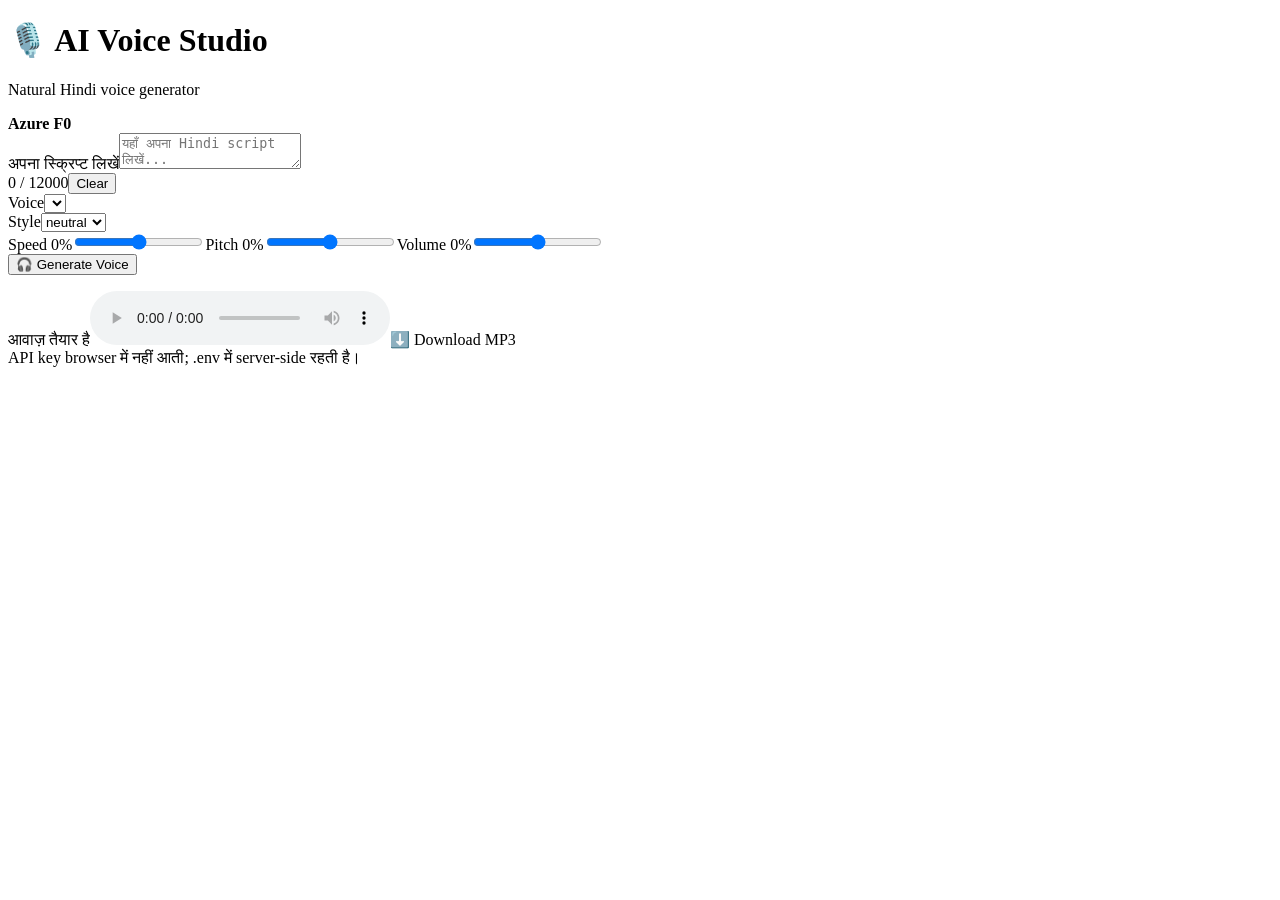
==== static/index.html @ 006ff86c "Update index.html" ====
<!doctype html><html lang="hi"><head><meta charset="utf-8"><meta name="viewport" content="width=device-width,initial-scale=1"><title>AI Voice Studio</title><link rel="stylesheet" href="/static/style.css"></head><body><div class="app"><header><div><h1>🎙️ AI Voice Studio</h1><p>Natural Hindi voice generator</p></div><b>Azure F0</b></header><section class="card"><label>अपना स्क्रिप्ट लिखें</label><textarea id="text" maxlength="12000" placeholder="यहाँ अपना Hindi script लिखें..."></textarea><div class="between"><span id="count">0 / 12000</span><button id="clear">Clear</button></div></section><section class="card grid"><div><label>Voice</label><select id="voice"></select></div><div><label>Style</label><select id="style"><option>neutral</option><option>serious</option><option>excited</option><option>happy</option><option>sad</option><option>soft</option></select></div></section><section class="card"><label>Speed <span id="rv">0%</span></label><input id="rate" type="range" min="-30" max="30" value="0"><label>Pitch <span id="pv">0%</span></label><input id="pitch" type="range" min="-20" max="20" value="0"><label>Volume <span id="vv">0%</span></label><input id="volume" type="range" min="-20" max="20" value="0"></section><button id="generate">🎧 Generate Voice</button><p id="status"></p><section id="out" class="card hidden"><label>आवाज़ तैयार है</label><audio id="audio" controls></audio><a id="download" download="ai-voice.mp3">⬇️ Download MP3</a></section><footer>API key browser में नहीं आती; .env में server-side रहती है।</footer></div><script src="/static/app.js"></script></body></html>
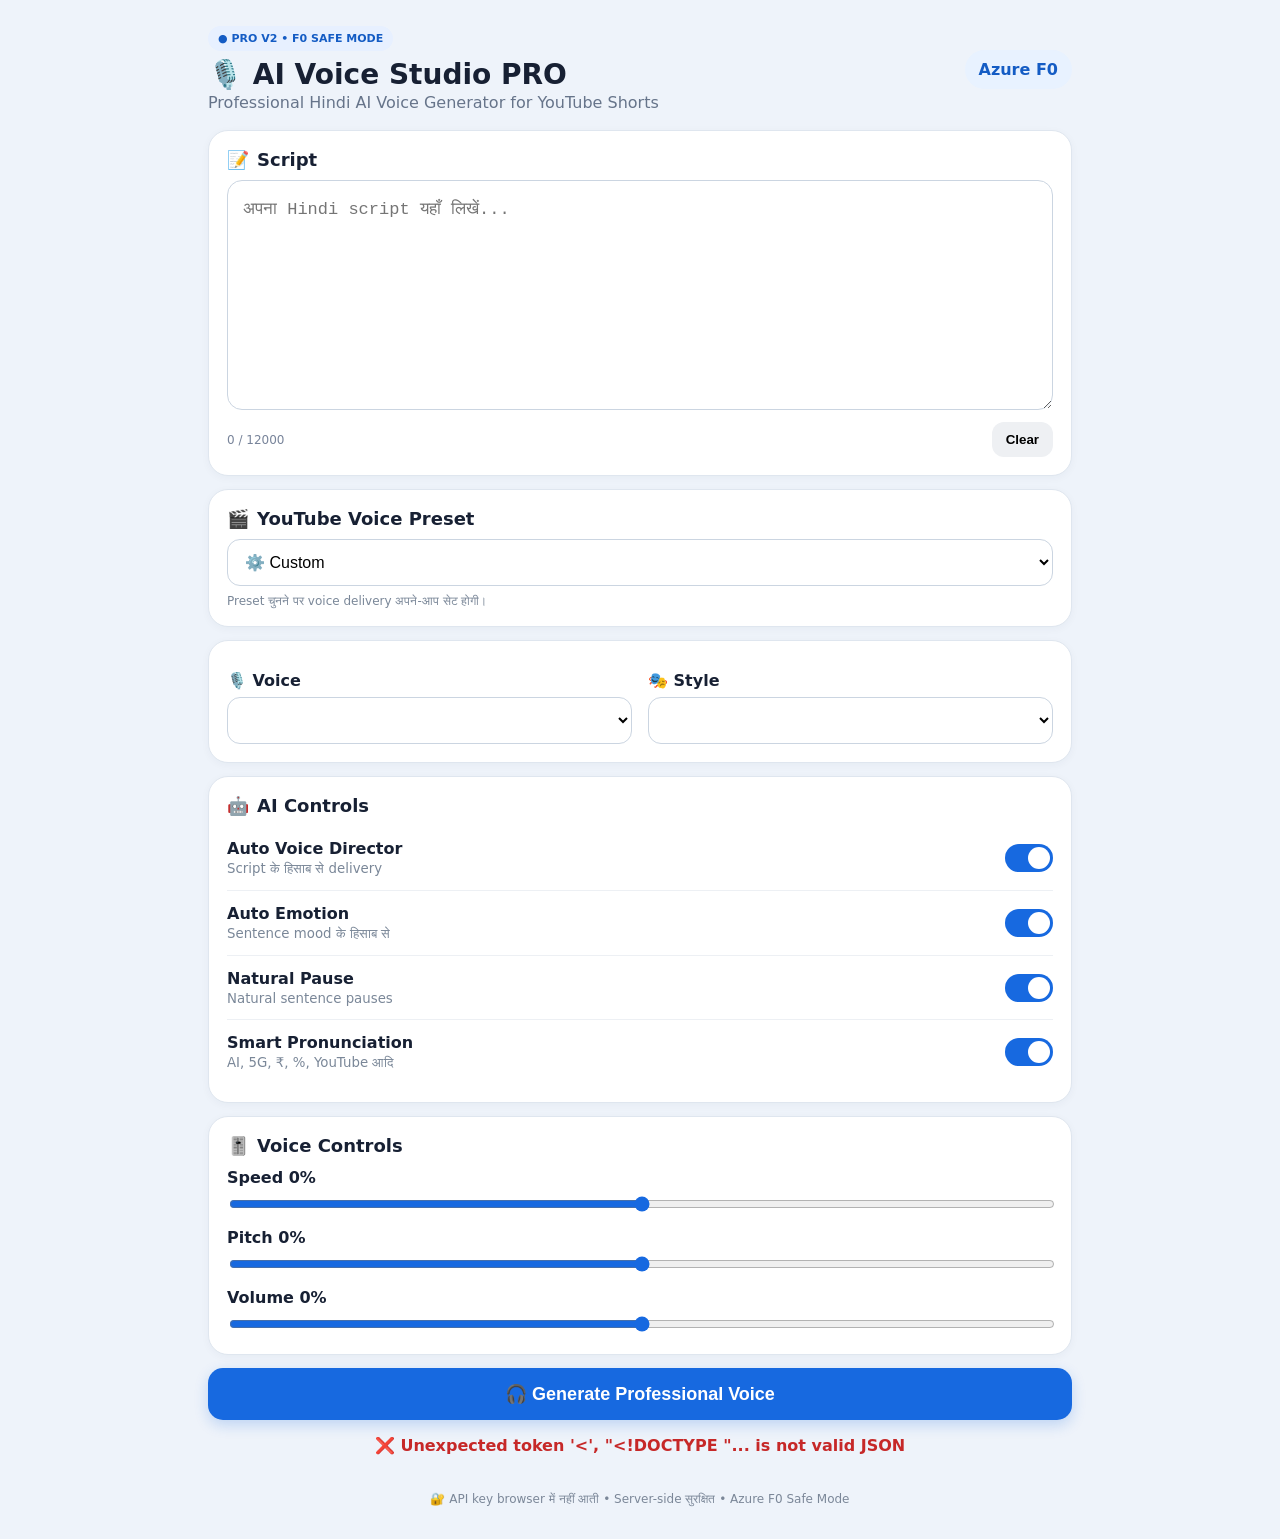
==== commit e25b64d1: "Update index.html" ====
--- a/static/index.html
+++ b/static/index.html
@@ -1 +1,186 @@
-<!doctype html><html lang="hi"><head><meta charset="utf-8"><meta name="viewport" content="width=device-width,initial-scale=1"><title>AI Voice Studio</title><link rel="stylesheet" href="/static/style.css"></head><body><div class="app"><header><div><h1>🎙️ AI Voice Studio</h1><p>Natural Hindi voice generator</p></div><b>Azure F0</b></header><section class="card"><label>अपना स्क्रिप्ट लिखें</label><textarea id="text" maxlength="12000" placeholder="यहाँ अपना Hindi script लिखें..."></textarea><div class="between"><span id="count">0 / 12000</span><button id="clear">Clear</button></div></section><section class="card grid"><div><label>Voice</label><select id="voice"></select></div><div><label>Style</label><select id="style"><option>neutral</option><option>serious</option><option>excited</option><option>happy</option><option>sad</option><option>soft</option></select></div></section><section class="card"><label>Speed <span id="rv">0%</span></label><input id="rate" type="range" min="-30" max="30" value="0"><label>Pitch <span id="pv">0%</span></label><input id="pitch" type="range" min="-20" max="20" value="0"><label>Volume <span id="vv">0%</span></label><input id="volume" type="range" min="-20" max="20" value="0"></section><button id="generate">🎧 Generate Voice</button><p id="status"></p><section id="out" class="card hidden"><label>आवाज़ तैयार है</label><audio id="audio" controls></audio><a id="download" download="ai-voice.mp3">⬇️ Download MP3</a></section><footer>API key browser में नहीं आती; .env में server-side रहती है।</footer></div><script src="/static/app.js"></script></body></html>
+<!doctype html>
+<html lang="hi">
+<head>
+<meta charset="utf-8">
+<meta name="viewport" content="width=device-width,initial-scale=1">
+<title>AI Voice Studio PRO V2</title>
+<link rel="stylesheet" href="/static/style.css">
+</head>
+
+<body>
+<div class="app">
+
+<header class="hero">
+  <div>
+    <span class="pro-badge">● PRO V2 • F0 SAFE MODE</span>
+    <h1>🎙️ AI Voice Studio PRO</h1>
+    <p>Professional Hindi AI Voice Generator for YouTube Shorts</p>
+  </div>
+  <div class="safe">Azure F0</div>
+</header>
+
+<section class="card">
+  <div class="section-title">📝 <b>Script</b></div>
+
+  <textarea
+    id="text"
+    maxlength="12000"
+    placeholder="अपना Hindi script यहाँ लिखें..."
+  ></textarea>
+
+  <div class="between">
+    <span id="count">0 / 12000</span>
+    <button id="clear" class="small">Clear</button>
+  </div>
+</section>
+
+<section class="card">
+  <div class="section-title">
+    🎬 <b>YouTube Voice Preset</b>
+  </div>
+
+  <select id="preset">
+    <option value="custom">⚙️ Custom</option>
+    <option value="viral_fact">🔥 Viral Fact</option>
+    <option value="news">📰 News</option>
+    <option value="mystery">😱 Mystery</option>
+    <option value="story">📖 Storytelling</option>
+    <option value="education">🎓 Education</option>
+    <option value="emotional">❤️ Emotional</option>
+    <option value="motivation">💪 Motivation</option>
+    <option value="funny">😂 Funny</option>
+  </select>
+
+  <p class="hint">
+    Preset चुनने पर voice delivery अपने-आप सेट होगी।
+  </p>
+</section>
+
+<section class="card grid">
+
+  <div>
+    <label>🎙️ Voice</label>
+    <select id="voice"></select>
+  </div>
+
+  <div>
+    <label>🎭 Style</label>
+    <select id="style"></select>
+  </div>
+
+</section>
+
+<section class="card">
+
+  <div class="section-title">
+    🤖 <b>AI Controls</b>
+  </div>
+
+  <div class="toggle-row">
+
+    <div>
+      <span>
+        <b>Auto Voice Director</b>
+        <small>Script के हिसाब से delivery</small>
+      </span>
+
+      <label class="switch">
+        <input id="auto_director" type="checkbox" checked>
+        <i></i>
+      </label>
+    </div>
+
+    <div>
+      <span>
+        <b>Auto Emotion</b>
+        <small>Sentence mood के हिसाब से</small>
+      </span>
+
+      <label class="switch">
+        <input id="auto_emotion" type="checkbox" checked>
+        <i></i>
+      </label>
+    </div>
+
+    <div>
+      <span>
+        <b>Natural Pause</b>
+        <small>Natural sentence pauses</small>
+      </span>
+
+      <label class="switch">
+        <input id="auto_pause" type="checkbox" checked>
+        <i></i>
+      </label>
+    </div>
+
+    <div>
+      <span>
+        <b>Smart Pronunciation</b>
+        <small>AI, 5G, ₹, %, YouTube आदि</small>
+      </span>
+
+      <label class="switch">
+        <input id="pronunciation" type="checkbox" checked>
+        <i></i>
+      </label>
+    </div>
+
+  </div>
+</section>
+
+<section class="card">
+
+  <div class="section-title">
+    🎚️ <b>Voice Controls</b>
+  </div>
+
+  <label>
+    Speed <span id="rv">0%</span>
+  </label>
+  <input id="rate" type="range" min="-30" max="30" value="0">
+
+  <label>
+    Pitch <span id="pv">0%</span>
+  </label>
+  <input id="pitch" type="range" min="-20" max="20" value="0">
+
+  <label>
+    Volume <span id="vv">0%</span>
+  </label>
+  <input id="volume" type="range" min="-20" max="20" value="0">
+
+</section>
+
+<button id="generate">
+  🎧 Generate Professional Voice
+</button>
+
+<p id="status"></p>
+
+<section id="out" class="card hidden">
+
+  <div class="section-title">
+    🎧 <b>Voice Preview</b>
+  </div>
+
+  <audio id="audio" controls></audio>
+
+  <a
+    id="download"
+    download="ai-voice-pro-v2.mp3"
+  >
+    ⬇️ Download MP3
+  </a>
+
+</section>
+
+<footer>
+  🔐 API key browser में नहीं आती • Server-side सुरक्षित • Azure F0 Safe Mode
+</footer>
+
+</div>
+
+<script src="/static/app.js"></script>
+</body>
+      </html>
--- a/static/style.css
+++ b/static/style.css
@@ -0,0 +1,312 @@
+*{
+  box-sizing:border-box
+}
+
+body{
+  margin:0;
+  background:#eef3fa;
+  color:#172033;
+  font-family:system-ui,-apple-system,"Segoe UI",sans-serif
+}
+
+.app{
+  max-width:900px;
+  margin:auto;
+  padding:18px
+}
+
+/* HEADER */
+
+.hero{
+  display:flex;
+  justify-content:space-between;
+  align-items:center;
+  gap:14px;
+  margin:8px 0 18px
+}
+
+.pro-badge{
+  display:inline-block;
+  font-size:11px;
+  font-weight:800;
+  background:#e7f0ff;
+  color:#145cc4;
+  padding:6px 10px;
+  border-radius:999px
+}
+
+.hero h1{
+  margin:7px 0 2px;
+  font-size:28px
+}
+
+.hero p{
+  margin:0;
+  color:#66748a
+}
+
+.safe{
+  background:#e8f2ff;
+  color:#145cc4;
+  padding:10px 14px;
+  border-radius:999px;
+  font-weight:800;
+  white-space:nowrap
+}
+
+/* CARD */
+
+.card{
+  background:#fff;
+  border:1px solid #dfe6ef;
+  border-radius:20px;
+  padding:18px;
+  margin:13px 0;
+  box-shadow:0 2px 8px rgba(25,45,75,.04)
+}
+
+.section-title{
+  display:flex;
+  gap:8px;
+  align-items:center;
+  font-size:18px;
+  margin-bottom:10px
+}
+
+label{
+  font-weight:750;
+  display:block;
+  margin:12px 0 7px
+}
+
+/* SCRIPT */
+
+textarea{
+  width:100%;
+  min-height:230px;
+  padding:15px;
+  border:1px solid #cbd5e1;
+  border-radius:15px;
+  font-size:17px;
+  line-height:1.6;
+  resize:vertical;
+  outline:none
+}
+
+textarea:focus,
+select:focus{
+  border-color:#3b82f6
+}
+
+/* SELECT */
+
+select{
+  width:100%;
+  padding:13px;
+  border:1px solid #cbd5e1;
+  border-radius:13px;
+  background:#fff;
+  font-size:16px
+}
+
+.grid{
+  display:grid;
+  grid-template-columns:1fr 1fr;
+  gap:16px
+}
+
+/* COUNTER */
+
+.between{
+  display:flex;
+  justify-content:space-between;
+  align-items:center;
+  margin-top:8px;
+  color:#78849a;
+  font-size:12px
+}
+
+.small{
+  border:0;
+  background:#eef0f3;
+  border-radius:12px;
+  padding:10px 14px;
+  font-weight:700
+}
+
+.hint{
+  margin:8px 0 0;
+  color:#7a8798;
+  font-size:12px
+}
+
+/* TOGGLES */
+
+.toggle-row > div{
+  display:flex;
+  justify-content:space-between;
+  align-items:center;
+  padding:13px 0;
+  border-bottom:1px solid #edf0f4
+}
+
+.toggle-row > div:last-child{
+  border-bottom:0
+}
+
+.toggle-row small{
+  display:block;
+  color:#7a8798;
+  margin-top:3px
+}
+
+.switch{
+  margin:0;
+  position:relative;
+  width:48px;
+  height:28px;
+  flex:none
+}
+
+.switch input{
+  display:none
+}
+
+.switch i{
+  position:absolute;
+  inset:0;
+  background:#cbd5e1;
+  border-radius:20px;
+  cursor:pointer
+}
+
+.switch i:before{
+  content:"";
+  position:absolute;
+  width:22px;
+  height:22px;
+  left:3px;
+  top:3px;
+  background:#fff;
+  border-radius:50%;
+  transition:.2s
+}
+
+.switch input:checked+i{
+  background:#1769e0
+}
+
+.switch input:checked+i:before{
+  transform:translateX(20px)
+}
+
+/* SLIDERS */
+
+input[type=range]{
+  width:100%;
+  accent-color:#1769e0
+}
+
+/* GENERATE */
+
+#generate{
+  width:100%;
+  border:0;
+  border-radius:15px;
+  padding:15px;
+  background:#1769e0;
+  color:#fff;
+  font-size:18px;
+  font-weight:800;
+  cursor:pointer;
+  box-shadow:0 5px 14px rgba(23,105,224,.22)
+}
+
+#generate:disabled{
+  opacity:.6
+}
+
+/* STATUS */
+
+#status{
+  text-align:center;
+  min-height:25px;
+  font-weight:700
+}
+
+.error{
+  color:#c62828
+}
+
+.success{
+  color:#16833a
+}
+
+.loading{
+  color:#1769e0
+}
+
+/* AUDIO */
+
+audio{
+  width:100%;
+  margin:5px 0 12px
+}
+
+#download{
+  display:block;
+  text-align:center;
+  background:#edf6ff;
+  color:#145fb3;
+  text-decoration:none;
+  border-radius:13px;
+  padding:13px;
+  font-weight:800
+}
+
+.hidden{
+  display:none
+}
+
+/* FOOTER */
+
+footer{
+  text-align:center;
+  color:#7b8798;
+  font-size:12px;
+  padding:15px
+}
+
+/* MOBILE */
+
+@media(max-width:620px){
+
+  .app{
+    padding:12px
+  }
+
+  .hero{
+    align-items:flex-start
+  }
+
+  .hero h1{
+    font-size:24px
+  }
+
+  .hero p{
+    font-size:13px
+  }
+
+  .safe{
+    font-size:13px;
+    padding:8px 10px
+  }
+
+  .grid{
+    grid-template-columns:1fr
+  }
+
+  .card{
+    padding:15px
+  }
+  }
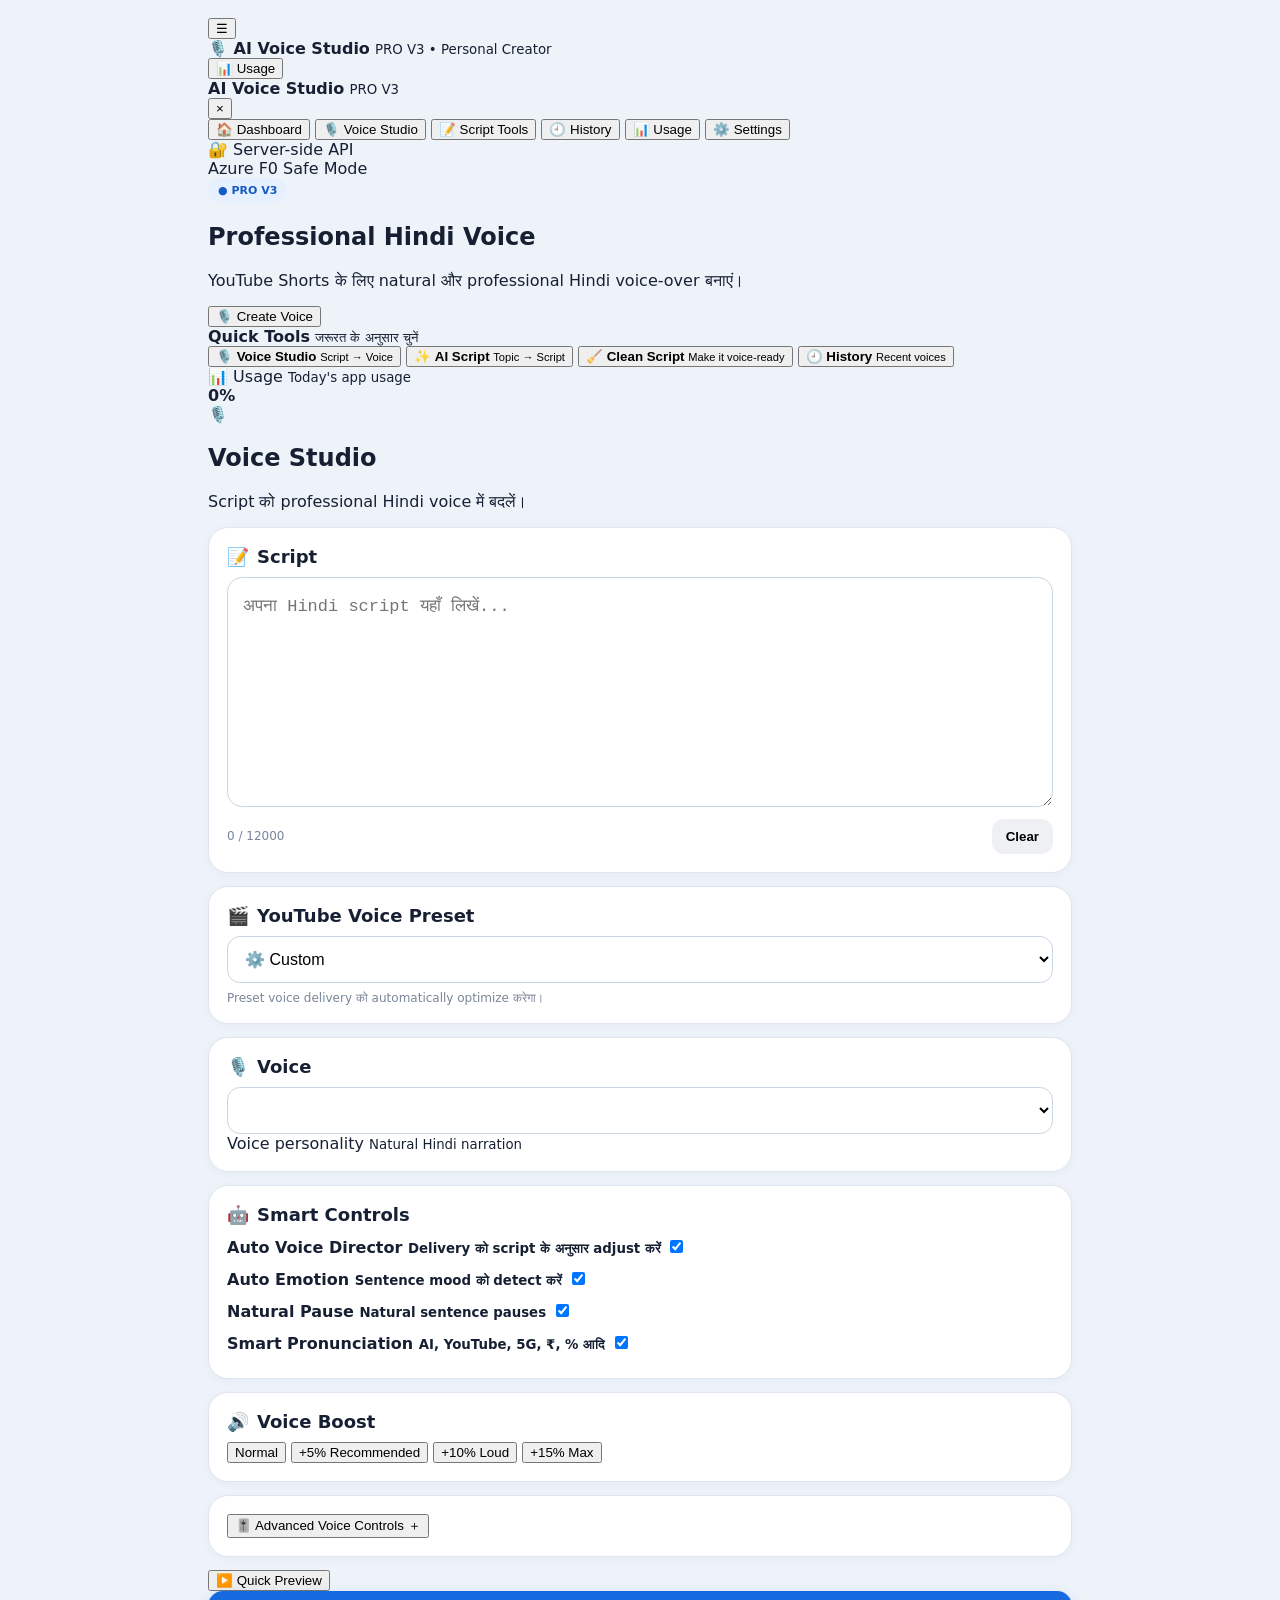
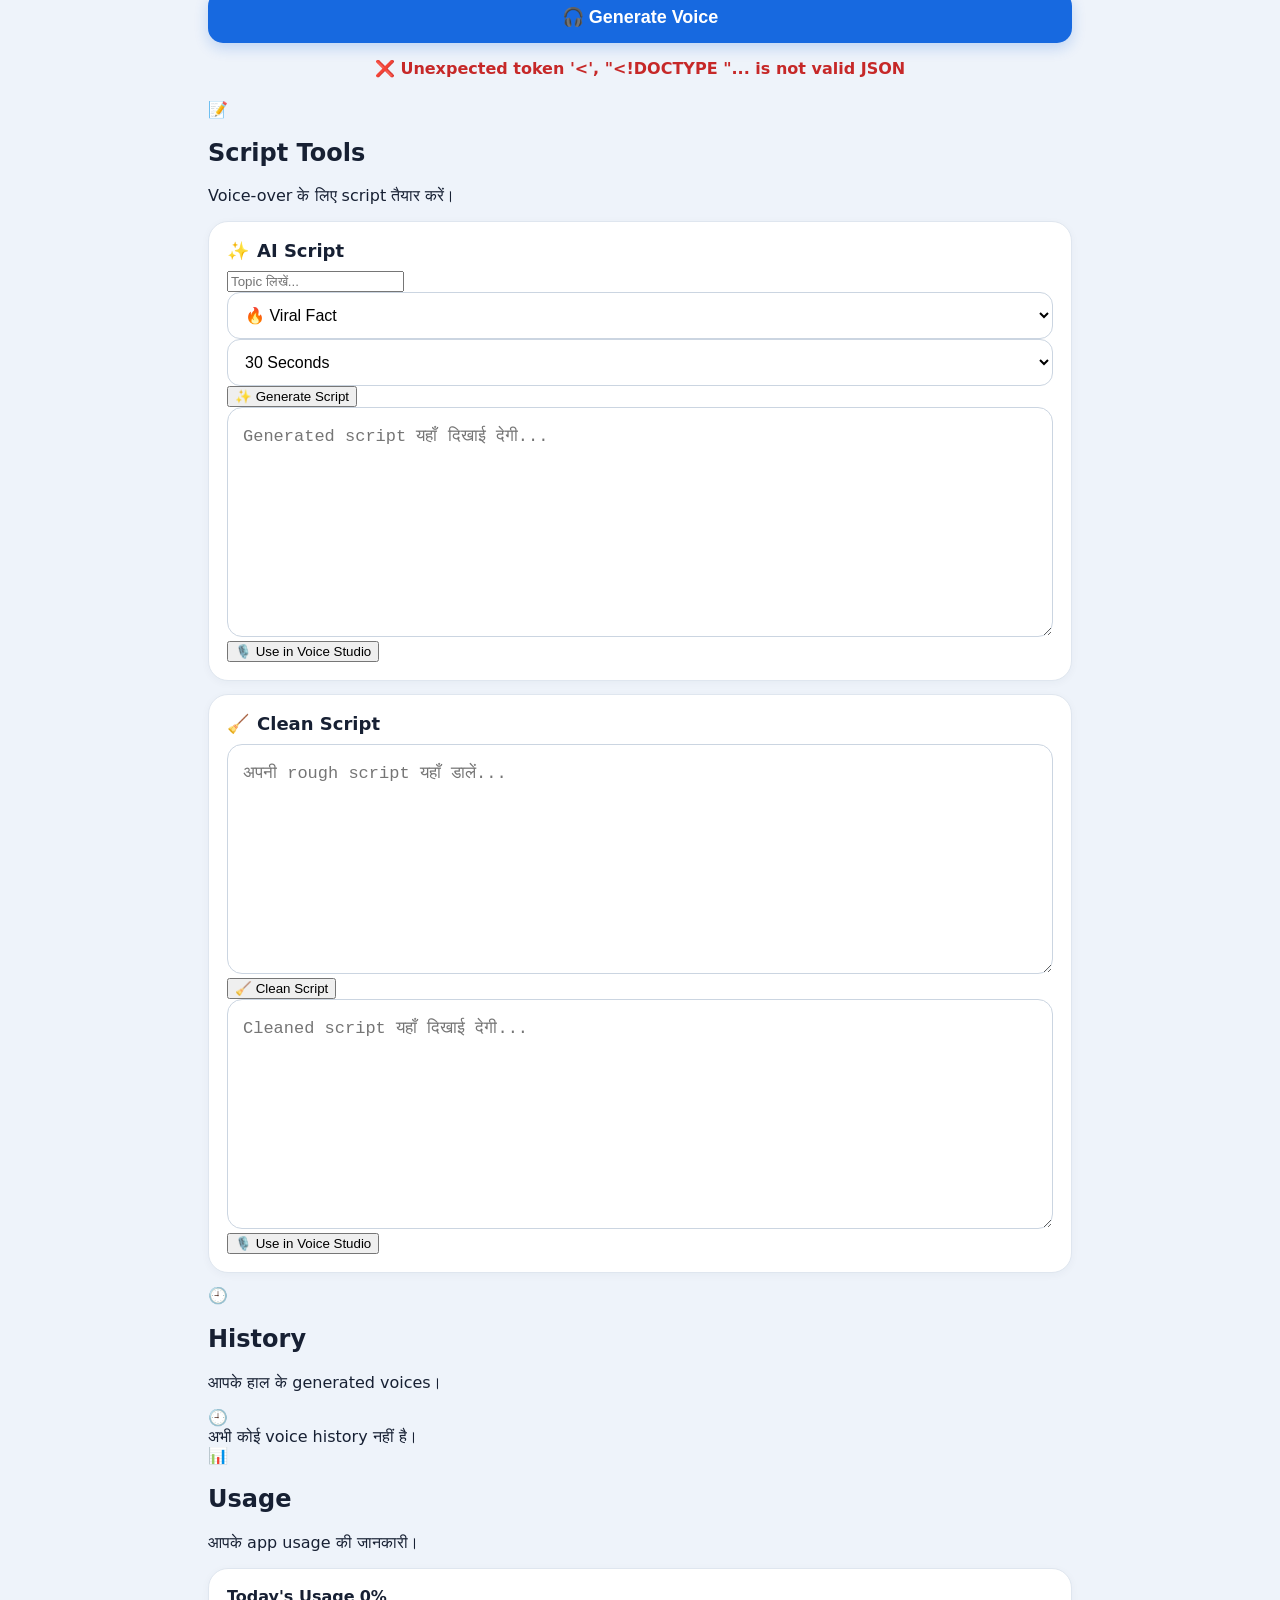
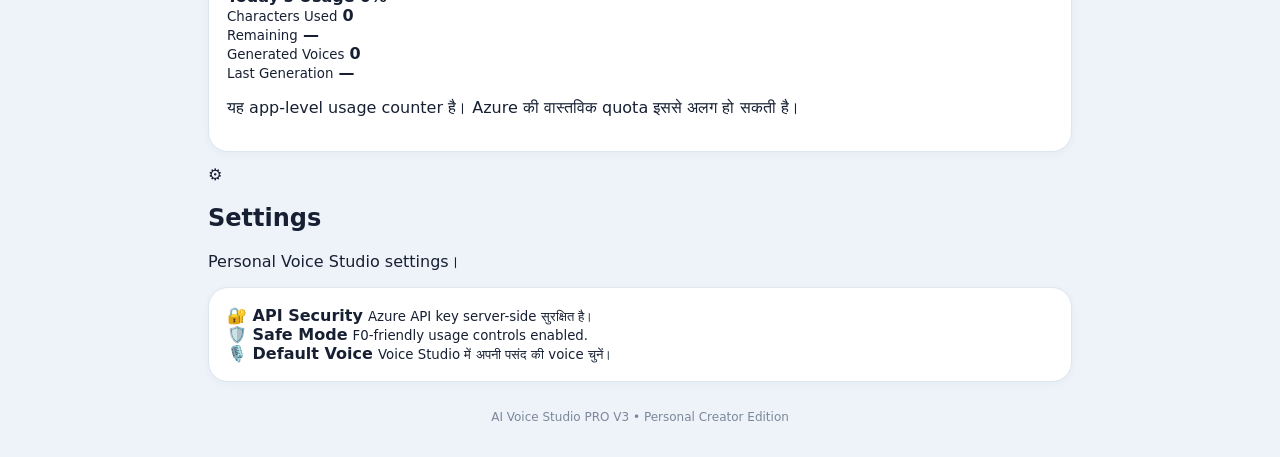
==== commit 319327b4: "Pro-v3 dashboard" ====
--- a/static/index.html
+++ b/static/index.html
@@ -3,184 +3,695 @@
 <head>
 <meta charset="utf-8">
 <meta name="viewport" content="width=device-width,initial-scale=1">
-<title>AI Voice Studio PRO V2</title>
+<meta name="theme-color" content="#1769e0">
+<title>AI Voice Studio PRO V3</title>
 <link rel="stylesheet" href="/static/style.css">
 </head>
 
 <body>
+
 <div class="app">
 
-<header class="hero">
-  <div>
-    <span class="pro-badge">● PRO V2 • F0 SAFE MODE</span>
-    <h1>🎙️ AI Voice Studio PRO</h1>
-    <p>Professional Hindi AI Voice Generator for YouTube Shorts</p>
-  </div>
-  <div class="safe">Azure F0</div>
+<header class="topbar">
+  <button id="menuBtn" class="icon-btn">☰</button>
+
+  <div class="brand">
+    <strong>🎙️ AI Voice Studio</strong>
+    <small>PRO V3 • Personal Creator</small>
+  </div>
+
+  <button id="usageBtn" class="usage-mini">
+    📊 <span>Usage</span>
+  </button>
 </header>
 
-<section class="card">
-  <div class="section-title">📝 <b>Script</b></div>
-
-  <textarea
-    id="text"
-    maxlength="12000"
-    placeholder="अपना Hindi script यहाँ लिखें..."
-  ></textarea>
-
-  <div class="between">
-    <span id="count">0 / 12000</span>
-    <button id="clear" class="small">Clear</button>
-  </div>
+
+<!-- SIDEBAR -->
+
+<div id="overlay" class="overlay"></div>
+
+<aside id="sidebar" class="sidebar">
+
+  <div class="side-head">
+    <div>
+      <strong>AI Voice Studio</strong>
+      <small>PRO V3</small>
+    </div>
+
+    <button id="closeMenu" class="icon-btn">×</button>
+  </div>
+
+  <nav>
+
+    <button class="nav-item active" data-page="dashboard">
+      🏠 <span>Dashboard</span>
+    </button>
+
+    <button class="nav-item" data-page="voice">
+      🎙️ <span>Voice Studio</span>
+    </button>
+
+    <button class="nav-item" data-page="script">
+      📝 <span>Script Tools</span>
+    </button>
+
+    <button class="nav-item" data-page="history">
+      🕘 <span>History</span>
+    </button>
+
+    <button class="nav-item" data-page="usage">
+      📊 <span>Usage</span>
+    </button>
+
+    <button class="nav-item" data-page="settings">
+      ⚙️ <span>Settings</span>
+    </button>
+
+  </nav>
+
+  <div class="side-footer">
+    🔐 Server-side API<br>
+    Azure F0 Safe Mode
+  </div>
+
+</aside>
+
+
+<!-- USAGE PANEL -->
+
+<div id="usagePanel" class="modal hidden">
+
+  <div class="modal-card">
+
+    <div class="modal-head">
+      <strong>📊 Usage Details</strong>
+      <button id="closeUsage" class="icon-btn">×</button>
+    </div>
+
+    <div class="usage-box">
+
+      <div class="usage-title">
+        <span>Today's App Usage</span>
+        <b id="usagePercent">0%</b>
+      </div>
+
+      <div class="progress">
+        <i id="usageProgress"></i>
+      </div>
+
+      <div class="usage-grid">
+
+        <div>
+          <small>Characters Used</small>
+          <strong id="usedChars">0</strong>
+        </div>
+
+        <div>
+          <small>Characters Remaining</small>
+          <strong id="remainingChars">—</strong>
+        </div>
+
+        <div>
+          <small>Voices Generated</small>
+          <strong id="generatedCount">0</strong>
+        </div>
+
+        <div>
+          <small>Last Generation</small>
+          <strong id="lastGeneration">—</strong>
+        </div>
+
+      </div>
+
+      <p class="usage-note">
+        App usage is tracked locally. Azure's actual quota may differ.
+      </p>
+
+    </div>
+
+  </div>
+
+</div>
+
+
+<main id="main">
+
+
+<!-- DASHBOARD -->
+
+<section id="page-dashboard" class="page active">
+
+  <div class="hero-card">
+
+    <span class="pro-badge">● PRO V3</span>
+
+    <h1>Professional Hindi Voice</h1>
+
+    <p>
+      YouTube Shorts के लिए natural और professional
+      Hindi voice-over बनाएं।
+    </p>
+
+    <button class="primary big" data-open="voice">
+      🎙️ Create Voice
+    </button>
+
+  </div>
+
+
+  <div class="section-heading">
+    <strong>Quick Tools</strong>
+    <small>जरूरत के अनुसार चुनें</small>
+  </div>
+
+
+  <div class="quick-grid">
+
+    <button class="tool-card" data-open="voice">
+      <span>🎙️</span>
+      <b>Voice Studio</b>
+      <small>Script → Voice</small>
+    </button>
+
+    <button class="tool-card" data-open="script">
+      <span>✨</span>
+      <b>AI Script</b>
+      <small>Topic → Script</small>
+    </button>
+
+    <button class="tool-card" data-open="script">
+      <span>🧹</span>
+      <b>Clean Script</b>
+      <small>Make it voice-ready</small>
+    </button>
+
+    <button class="tool-card" data-open="history">
+      <span>🕘</span>
+      <b>History</b>
+      <small>Recent voices</small>
+    </button>
+
+  </div>
+
+
+  <div class="usage-card" id="dashboardUsage">
+
+    <div>
+      <span>📊 Usage</span>
+      <small>Today's app usage</small>
+    </div>
+
+    <strong id="dashUsage">0%</strong>
+
+  </div>
+
 </section>
 
-<section class="card">
-  <div class="section-title">
-    🎬 <b>YouTube Voice Preset</b>
-  </div>
-
-  <select id="preset">
-    <option value="custom">⚙️ Custom</option>
-    <option value="viral_fact">🔥 Viral Fact</option>
-    <option value="news">📰 News</option>
-    <option value="mystery">😱 Mystery</option>
-    <option value="story">📖 Storytelling</option>
-    <option value="education">🎓 Education</option>
-    <option value="emotional">❤️ Emotional</option>
-    <option value="motivation">💪 Motivation</option>
-    <option value="funny">😂 Funny</option>
-  </select>
-
-  <p class="hint">
-    Preset चुनने पर voice delivery अपने-आप सेट होगी।
-  </p>
+
+<!-- VOICE STUDIO -->
+
+<section id="page-voice" class="page">
+
+  <div class="page-title">
+    <div>
+      <span>🎙️</span>
+      <h2>Voice Studio</h2>
+      <p>Script को professional Hindi voice में बदलें।</p>
+    </div>
+  </div>
+
+
+  <div class="card">
+
+    <div class="section-title">
+      📝 <b>Script</b>
+    </div>
+
+    <textarea
+      id="text"
+      maxlength="12000"
+      placeholder="अपना Hindi script यहाँ लिखें..."
+    ></textarea>
+
+    <div class="between">
+
+      <span id="count">0 / 12000</span>
+
+      <button id="clear" class="small">
+        Clear
+      </button>
+
+    </div>
+
+  </div>
+
+
+  <div class="card">
+
+    <div class="section-title">
+      🎬 <b>YouTube Voice Preset</b>
+    </div>
+
+    <select id="preset">
+
+      <option value="custom">⚙️ Custom</option>
+      <option value="viral_fact">🔥 Viral Fact</option>
+      <option value="news">📰 News</option>
+      <option value="mystery">😱 Mystery</option>
+      <option value="story">📖 Storytelling</option>
+      <option value="education">🎓 Education</option>
+      <option value="emotional">❤️ Emotional</option>
+      <option value="motivation">💪 Motivation</option>
+      <option value="funny">😂 Funny</option>
+
+    </select>
+
+    <p class="hint">
+      Preset voice delivery को automatically optimize करेगा।
+    </p>
+
+  </div>
+
+
+  <div class="card">
+
+    <div class="section-title">
+      🎙️ <b>Voice</b>
+    </div>
+
+    <select id="voice"></select>
+
+    <div class="voice-personality">
+      <span>Voice personality</span>
+      <small id="voiceHint">
+        Natural Hindi narration
+      </small>
+    </div>
+
+  </div>
+
+
+  <div class="card">
+
+    <div class="section-title">
+      🤖 <b>Smart Controls</b>
+    </div>
+
+
+    <div class="toggle-list">
+
+      <label class="toggle-item">
+        <span>
+          <b>Auto Voice Director</b>
+          <small>Delivery को script के अनुसार adjust करें</small>
+        </span>
+
+        <input id="auto_director" type="checkbox" checked>
+      </label>
+
+
+      <label class="toggle-item">
+        <span>
+          <b>Auto Emotion</b>
+          <small>Sentence mood को detect करें</small>
+        </span>
+
+        <input id="auto_emotion" type="checkbox" checked>
+      </label>
+
+
+      <label class="toggle-item">
+        <span>
+          <b>Natural Pause</b>
+          <small>Natural sentence pauses</small>
+        </span>
+
+        <input id="auto_pause" type="checkbox" checked>
+      </label>
+
+
+      <label class="toggle-item">
+        <span>
+          <b>Smart Pronunciation</b>
+          <small>AI, YouTube, 5G, ₹, % आदि</small>
+        </span>
+
+        <input id="pronunciation" type="checkbox" checked>
+      </label>
+
+    </div>
+
+  </div>
+
+
+  <div class="card">
+
+    <div class="section-title">
+      🔊 <b>Voice Boost</b>
+    </div>
+
+    <div class="boost-options">
+
+      <button class="boost active" data-boost="0">
+        Normal
+      </button>
+
+      <button class="boost" data-boost="5">
+        +5% Recommended
+      </button>
+
+      <button class="boost" data-boost="10">
+        +10% Loud
+      </button>
+
+      <button class="boost" data-boost="15">
+        +15% Max
+      </button>
+
+    </div>
+
+    <input id="volumeBoost" type="hidden" value="0">
+
+  </div>
+
+
+  <div class="card">
+
+    <button id="advancedBtn" class="advanced-btn">
+      🎚️ Advanced Voice Controls
+      <span>＋</span>
+    </button>
+
+    <div id="advancedControls" class="hidden advanced-content">
+
+      <div class="control">
+
+        <label>
+          Speed
+          <b id="rv">0%</b>
+        </label>
+
+        <div class="stepper">
+          <button data-step="rate" data-change="-1">−</button>
+          <strong id="rateValue">0%</strong>
+          <button data-step="rate" data-change="1">+</button>
+        </div>
+
+        <input id="rate" type="hidden" value="0">
+
+      </div>
+
+
+      <div class="control">
+
+        <label>
+          Pitch
+          <b id="pv">0%</b>
+        </label>
+
+        <div class="stepper">
+          <button data-step="pitch" data-change="-1">−</button>
+          <strong id="pitchValue">0%</strong>
+          <button data-step="pitch" data-change="1">+</button>
+        </div>
+
+        <input id="pitch" type="hidden" value="0">
+
+      </div>
+
+
+      <div class="control">
+
+        <label>
+          Volume
+          <b id="vv">0%</b>
+        </label>
+
+        <div class="stepper">
+          <button data-step="volume" data-change="-1">−</button>
+          <strong id="volumeValue">0%</strong>
+          <button data-step="volume" data-change="1">+</button>
+        </div>
+
+        <input id="volume" type="hidden" value="0">
+
+      </div>
+
+    </div>
+
+  </div>
+
+
+  <div class="preview-row">
+
+    <button id="preview" class="secondary">
+      ▶️ Quick Preview
+    </button>
+
+    <button id="generate" class="primary">
+      🎧 Generate Voice
+    </button>
+
+  </div>
+
+  <p id="status"></p>
+
+
+  <section id="out" class="card hidden">
+
+    <div class="section-title">
+      🎧 <b>Voice Preview</b>
+    </div>
+
+    <audio id="audio" controls></audio>
+
+    <a
+      id="download"
+      download="ai-voice-pro-v3.mp3"
+    >
+      ⬇️ Download MP3
+    </a>
+
+  </section>
+
 </section>
 
-<section class="card grid">
-
-  <div>
-    <label>🎙️ Voice</label>
-    <select id="voice"></select>
-  </div>
-
-  <div>
-    <label>🎭 Style</label>
-    <select id="style"></select>
+
+<!-- SCRIPT TOOLS -->
+
+<section id="page-script" class="page">
+
+  <div class="page-title">
+    <div>
+      <span>📝</span>
+      <h2>Script Tools</h2>
+      <p>Voice-over के लिए script तैयार करें।</p>
+    </div>
+  </div>
+
+
+  <div class="card">
+
+    <div class="section-title">
+      ✨ <b>AI Script</b>
+    </div>
+
+    <input
+      id="scriptTopic"
+      class="text-input"
+      placeholder="Topic लिखें..."
+    >
+
+    <select id="scriptType">
+
+      <option>🔥 Viral Fact</option>
+      <option>🎓 Education</option>
+      <option>😱 Mystery</option>
+      <option>📖 Story</option>
+      <option>💪 Motivation</option>
+
+    </select>
+
+    <select id="scriptLength">
+
+      <option value="30">30 Seconds</option>
+      <option value="45">45 Seconds</option>
+      <option value="60">60 Seconds</option>
+
+    </select>
+
+    <button id="generateScript" class="primary">
+      ✨ Generate Script
+    </button>
+
+    <textarea
+      id="scriptResult"
+      class="script-result"
+      placeholder="Generated script यहाँ दिखाई देगी..."
+    ></textarea>
+
+    <button id="useScript" class="secondary">
+      🎙️ Use in Voice Studio
+    </button>
+
+  </div>
+
+
+  <div class="card">
+
+    <div class="section-title">
+      🧹 <b>Clean Script</b>
+    </div>
+
+    <textarea
+      id="cleanInput"
+      placeholder="अपनी rough script यहाँ डालें..."
+    ></textarea>
+
+    <button id="cleanScript" class="primary">
+      🧹 Clean Script
+    </button>
+
+    <textarea
+      id="cleanResult"
+      class="script-result"
+      placeholder="Cleaned script यहाँ दिखाई देगी..."
+    ></textarea>
+
+    <button id="useCleanScript" class="secondary">
+      🎙️ Use in Voice Studio
+    </button>
+
   </div>
 
 </section>
 
-<section class="card">
-
-  <div class="section-title">
-    🤖 <b>AI Controls</b>
-  </div>
-
-  <div class="toggle-row">
-
-    <div>
-      <span>
-        <b>Auto Voice Director</b>
-        <small>Script के हिसाब से delivery</small>
-      </span>
-
-      <label class="switch">
-        <input id="auto_director" type="checkbox" checked>
-        <i></i>
-      </label>
-    </div>
-
-    <div>
-      <span>
-        <b>Auto Emotion</b>
-        <small>Sentence mood के हिसाब से</small>
-      </span>
-
-      <label class="switch">
-        <input id="auto_emotion" type="checkbox" checked>
-        <i></i>
-      </label>
-    </div>
-
-    <div>
-      <span>
-        <b>Natural Pause</b>
-        <small>Natural sentence pauses</small>
-      </span>
-
-      <label class="switch">
-        <input id="auto_pause" type="checkbox" checked>
-        <i></i>
-      </label>
-    </div>
-
-    <div>
-      <span>
-        <b>Smart Pronunciation</b>
-        <small>AI, 5G, ₹, %, YouTube आदि</small>
-      </span>
-
-      <label class="switch">
-        <input id="pronunciation" type="checkbox" checked>
-        <i></i>
-      </label>
-    </div>
-
-  </div>
+
+<!-- HISTORY -->
+
+<section id="page-history" class="page">
+
+  <div class="page-title">
+    <div>
+      <span>🕘</span>
+      <h2>History</h2>
+      <p>आपके हाल के generated voices।</p>
+    </div>
+  </div>
+
+  <div id="historyList" class="history-list">
+
+    <div class="empty-state">
+      🕘<br>
+      अभी कोई voice history नहीं है।
+    </div>
+
+  </div>
+
 </section>
 
-<section class="card">
-
-  <div class="section-title">
-    🎚️ <b>Voice Controls</b>
-  </div>
-
-  <label>
-    Speed <span id="rv">0%</span>
-  </label>
-  <input id="rate" type="range" min="-30" max="30" value="0">
-
-  <label>
-    Pitch <span id="pv">0%</span>
-  </label>
-  <input id="pitch" type="range" min="-20" max="20" value="0">
-
-  <label>
-    Volume <span id="vv">0%</span>
-  </label>
-  <input id="volume" type="range" min="-20" max="20" value="0">
+
+<!-- USAGE PAGE -->
+
+<section id="page-usage" class="page">
+
+  <div class="page-title">
+    <div>
+      <span>📊</span>
+      <h2>Usage</h2>
+      <p>आपके app usage की जानकारी।</p>
+    </div>
+  </div>
+
+  <div class="card usage-large">
+
+    <div class="usage-title">
+      <b>Today's Usage</b>
+      <strong id="pageUsagePercent">0%</strong>
+    </div>
+
+    <div class="progress">
+      <i id="pageUsageProgress"></i>
+    </div>
+
+    <div class="usage-big-grid">
+
+      <div>
+        <small>Characters Used</small>
+        <strong id="pageUsedChars">0</strong>
+      </div>
+
+      <div>
+        <small>Remaining</small>
+        <strong id="pageRemainingChars">—</strong>
+      </div>
+
+      <div>
+        <small>Generated Voices</small>
+        <strong id="pageGeneratedCount">0</strong>
+      </div>
+
+      <div>
+        <small>Last Generation</small>
+        <strong id="pageLastGeneration">—</strong>
+      </div>
+
+    </div>
+
+    <p class="usage-note">
+      यह app-level usage counter है। Azure की वास्तविक quota
+      इससे अलग हो सकती है।
+    </p>
+
+  </div>
 
 </section>
 
-<button id="generate">
-  🎧 Generate Professional Voice
-</button>
-
-<p id="status"></p>
-
-<section id="out" class="card hidden">
-
-  <div class="section-title">
-    🎧 <b>Voice Preview</b>
-  </div>
-
-  <audio id="audio" controls></audio>
-
-  <a
-    id="download"
-    download="ai-voice-pro-v2.mp3"
-  >
-    ⬇️ Download MP3
-  </a>
+
+<!-- SETTINGS -->
+
+<section id="page-settings" class="page">
+
+  <div class="page-title">
+    <div>
+      <span>⚙️</span>
+      <h2>Settings</h2>
+      <p>Personal Voice Studio settings।</p>
+    </div>
+  </div>
+
+
+  <div class="card settings-list">
+
+    <div>
+      <b>🔐 API Security</b>
+      <small>Azure API key server-side सुरक्षित है।</small>
+    </div>
+
+    <div>
+      <b>🛡️ Safe Mode</b>
+      <small>F0-friendly usage controls enabled.</small>
+    </div>
+
+    <div>
+      <b>🎙️ Default Voice</b>
+      <small>Voice Studio में अपनी पसंद की voice चुनें।</small>
+    </div>
+
+  </div>
 
 </section>
 
+</main>
+
+
 <footer>
-  🔐 API key browser में नहीं आती • Server-side सुरक्षित • Azure F0 Safe Mode
+  AI Voice Studio PRO V3 • Personal Creator Edition
 </footer>
 
 </div>
 
 <script src="/static/app.js"></script>
+
 </body>
-      </html>
+                                </html>
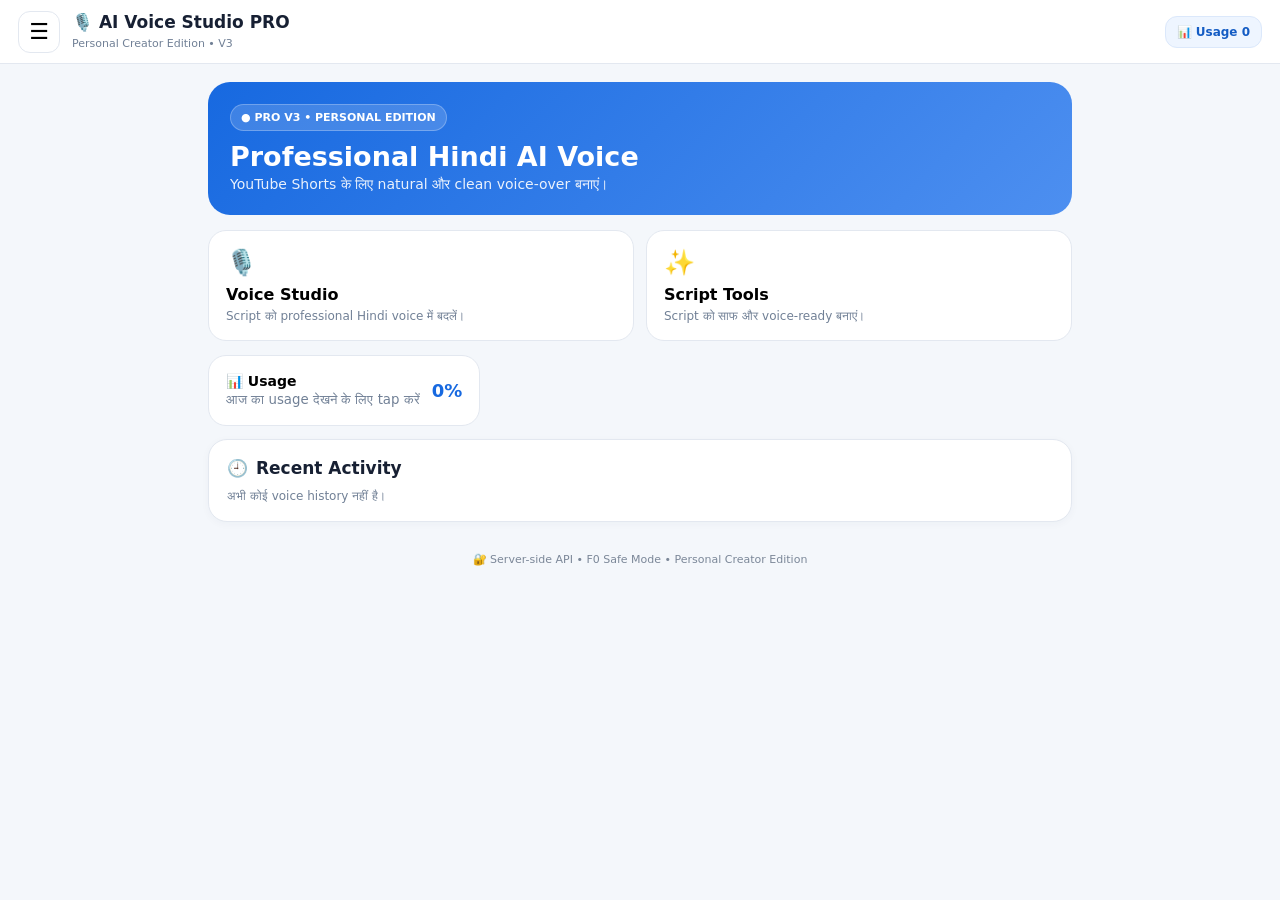
==== commit 41c313fc: "Update index.html" ====
--- a/static/index.html
+++ b/static/index.html
@@ -4,7 +4,9 @@
 <meta charset="utf-8">
 <meta name="viewport" content="width=device-width,initial-scale=1">
 <meta name="theme-color" content="#1769e0">
+
 <title>AI Voice Studio PRO V3</title>
+
 <link rel="stylesheet" href="/static/style.css">
 </head>
 
@@ -12,686 +14,823 @@
 
 <div class="app">
 
-<header class="topbar">
-  <button id="menuBtn" class="icon-btn">☰</button>
-
-  <div class="brand">
-    <strong>🎙️ AI Voice Studio</strong>
-    <small>PRO V3 • Personal Creator</small>
+  <!-- TOP BAR -->
+  <header class="topbar">
+
+    <button id="menu_btn" class="menu-btn" aria-label="Menu">
+      ☰
+    </button>
+
+    <div class="brand">
+      <strong>🎙️ AI Voice Studio PRO</strong>
+      <small>Personal Creator Edition • V3</small>
+    </div>
+
+    <button id="usage_mini" class="usage-mini">
+      📊 Usage
+    </button>
+
+  </header>
+
+
+  <!-- SIDEBAR -->
+
+  <aside id="sidebar" class="sidebar">
+
+    <div class="sidebar-head">
+
+      <div class="sidebar-title">
+        🎙️ AI Voice Studio
+      </div>
+
+      <button id="close_sidebar" class="close-sidebar">
+        ×
+      </button>
+
+    </div>
+
+
+    <nav class="nav">
+
+      <button class="active" data-section="dashboard">
+        🏠 Dashboard
+      </button>
+
+      <button data-section="voice">
+        🎙️ Voice Studio
+      </button>
+
+      <button data-section="script">
+        📝 Script Tools
+      </button>
+
+      <button id="history_nav">
+        🕘 History
+      </button>
+
+      <button id="usage_nav">
+        📊 Usage
+      </button>
+
+      <button id="settings_nav">
+        ⚙️ Settings
+      </button>
+
+    </nav>
+
+  </aside>
+
+  <div id="overlay" class="overlay"></div>
+
+
+  <!-- MAIN -->
+
+  <main class="main">
+
+    <!-- HERO -->
+
+    <section class="hero">
+
+      <span class="pro-badge">
+        ● PRO V3 • PERSONAL EDITION
+      </span>
+
+      <h1>
+        Professional Hindi AI Voice
+      </h1>
+
+      <p>
+        YouTube Shorts के लिए natural और clean voice-over बनाएं।
+      </p>
+
+    </section>
+
+
+    <!-- DASHBOARD -->
+
+    <section id="dashboard_section">
+
+      <div class="dashboard-grid">
+
+        <button class="tool-card" data-open="voice">
+
+          <div class="tool-icon">
+            🎙️
+          </div>
+
+          <h3>
+            Voice Studio
+          </h3>
+
+          <p>
+            Script को professional Hindi voice में बदलें।
+          </p>
+
+        </button>
+
+
+        <button class="tool-card" data-open="script">
+
+          <div class="tool-icon">
+            ✨
+          </div>
+
+          <h3>
+            Script Tools
+          </h3>
+
+          <p>
+            Script को साफ और voice-ready बनाएं।
+          </p>
+
+        </button>
+
+      </div>
+
+
+      <!-- USAGE -->
+
+      <button id="usage_card" class="tool-card usage-card">
+
+        <div class="usage-info">
+
+          <b>
+            📊 Usage
+          </b>
+
+          <small id="usage_summary">
+            आज का usage देखने के लिए tap करें
+          </small>
+
+        </div>
+
+        <div id="usage_percent" class="usage-percent">
+          0%
+        </div>
+
+      </button>
+
+
+      <!-- RECENT -->
+
+      <section class="card">
+
+        <div class="section-title">
+          🕘 <b>Recent Activity</b>
+        </div>
+
+        <div id="recent_history">
+
+          <p class="hint">
+            अभी कोई voice history नहीं है।
+          </p>
+
+        </div>
+
+      </section>
+
+    </section>
+
+
+    <!-- VOICE STUDIO -->
+
+    <section id="voice_section" class="hidden">
+
+      <div class="card">
+
+        <div class="section-title">
+          📝 <b>Script</b>
+        </div>
+
+        <textarea
+          id="text"
+          maxlength="12000"
+          placeholder="अपना Hindi script यहाँ लिखें..."
+        ></textarea>
+
+        <div class="between">
+
+          <span id="count">
+            0 / 12000
+          </span>
+
+          <button id="clear" class="small-btn">
+            Clear
+          </button>
+
+        </div>
+
+      </div>
+
+
+      <!-- PRESET -->
+
+      <div class="card">
+
+        <div class="section-title">
+          🎬 <b>YouTube Voice Preset</b>
+        </div>
+
+        <select id="preset">
+
+          <option value="custom">
+            ⚙️ Custom
+          </option>
+
+          <option value="viral_fact">
+            🔥 Viral Fact
+          </option>
+
+          <option value="news">
+            📰 News
+          </option>
+
+          <option value="mystery">
+            😱 Mystery
+          </option>
+
+          <option value="story">
+            📖 Storytelling
+          </option>
+
+          <option value="education">
+            🎓 Education
+          </option>
+
+          <option value="emotional">
+            ❤️ Emotional
+          </option>
+
+          <option value="motivation">
+            💪 Motivation
+          </option>
+
+          <option value="funny">
+            😂 Funny
+          </option>
+
+        </select>
+
+        <p class="hint">
+          Preset voice delivery को automatically adjust करता है।
+        </p>
+
+      </div>
+
+
+      <!-- VOICE -->
+
+      <div class="card">
+
+        <div class="section-title">
+          🎙️ <b>Voice</b>
+        </div>
+
+        <select id="voice"></select>
+
+        <div id="voice_library" class="voice-list"></div>
+
+        <audio
+          id="preview_audio"
+          class="hidden"
+          controls
+        ></audio>
+
+      </div>
+
+
+      <!-- AI CONTROLS -->
+
+      <div class="card">
+
+        <div class="section-title">
+          🤖 <b>AI Controls</b>
+        </div>
+
+        <div class="control-list">
+
+
+          <div class="control-item">
+
+            <span>
+              <b>Auto Voice Director</b>
+              <small>Script के अनुसार delivery</small>
+            </span>
+
+            <label class="switch">
+
+              <input
+                id="auto_director"
+                type="checkbox"
+                checked
+              >
+
+              <i></i>
+
+            </label>
+
+          </div>
+
+
+          <div class="control-item">
+
+            <span>
+              <b>Auto Emotion</b>
+              <small>Sentence mood के अनुसार</small>
+            </span>
+
+            <label class="switch">
+
+              <input
+                id="auto_emotion"
+                type="checkbox"
+                checked
+              >
+
+              <i></i>
+
+            </label>
+
+          </div>
+
+
+          <div class="control-item">
+
+            <span>
+              <b>Natural Pause</b>
+              <small>Natural sentence pauses</small>
+            </span>
+
+            <label class="switch">
+
+              <input
+                id="auto_pause"
+                type="checkbox"
+                checked
+              >
+
+              <i></i>
+
+            </label>
+
+          </div>
+
+
+          <div class="control-item">
+
+            <span>
+              <b>Smart Pronunciation</b>
+              <small>AI, YouTube, 5G, ₹ और %</small>
+            </span>
+
+            <label class="switch">
+
+              <input
+                id="pronunciation"
+                type="checkbox"
+                checked
+              >
+
+              <i></i>
+
+            </label>
+
+          </div>
+
+
+        </div>
+
+      </div>
+
+
+      <!-- VOICE BOOST -->
+
+      <div class="card">
+
+        <div class="section-title">
+          🔊 <b>Voice Boost</b>
+        </div>
+
+        <div class="boost-grid">
+
+          <button class="boost-btn active" data-boost="0">
+            Normal
+          </button>
+
+          <button class="boost-btn" data-boost="5">
+            +5%
+          </button>
+
+          <button class="boost-btn" data-boost="10">
+            +10%
+          </button>
+
+          <button class="boost-btn" data-boost="15">
+            +15%
+          </button>
+
+        </div>
+
+      </div>
+
+
+      <!-- ADVANCED VOICE -->
+
+      <div class="card">
+
+        <div class="section-title">
+          🎚️ <b>Voice Controls</b>
+        </div>
+
+
+        <div class="value-control">
+
+          <span>
+            Speed
+          </span>
+
+          <button id="rate_minus">
+            −
+          </button>
+
+          <span id="rate_value" class="value-display">
+            0%
+          </span>
+
+          <button id="rate_plus">
+            +
+          </button>
+
+        </div>
+
+
+        <div class="value-control">
+
+          <span>
+            Pitch
+          </span>
+
+          <button id="pitch_minus">
+            −
+          </button>
+
+          <span id="pitch_value" class="value-display">
+            0%
+          </span>
+
+          <button id="pitch_plus">
+            +
+          </button>
+
+        </div>
+
+
+        <div class="value-control">
+
+          <span>
+            Volume
+          </span>
+
+          <button id="volume_minus">
+            −
+          </button>
+
+          <span id="volume_value" class="value-display">
+            0%
+          </span>
+
+          <button id="volume_plus">
+            +
+          </button>
+
+        </div>
+
+
+        <button
+          id="advanced_toggle"
+          class="preview-btn"
+        >
+          ⚙️ Advanced Controls
+        </button>
+
+
+        <div
+          id="advanced_controls"
+          class="advanced hidden"
+        >
+
+          <p class="hint">
+            Speed: -30% से +30%
+          </p>
+
+          <p class="hint">
+            Pitch: -20% से +20%
+          </p>
+
+          <p class="hint">
+            Volume: -20% से +20%
+          </p>
+
+        </div>
+
+      </div>
+
+
+      <!-- GENERATE -->
+
+      <button
+        id="preview"
+        class="preview-btn"
+      >
+        ▶️ Quick Voice Preview
+      </button>
+
+
+      <button
+        id="generate"
+        class="generate"
+      >
+        🎧 Generate Professional Voice
+      </button>
+
+
+      <p id="status"></p>
+
+
+      <!-- OUTPUT -->
+
+      <section
+        id="out"
+        class="card hidden"
+      >
+
+        <div class="section-title">
+          🎧 <b>Voice Preview</b>
+        </div>
+
+        <audio
+          id="audio"
+          controls
+        ></audio>
+
+        <a
+          id="download"
+          class="download"
+          download="ai-voice-pro-v3.mp3"
+        >
+          ⬇️ Download MP3
+        </a>
+
+      </section>
+
+    </section>
+
+
+    <!-- SCRIPT TOOLS -->
+
+    <section
+      id="script_section"
+      class="hidden"
+    >
+
+      <div class="card">
+
+        <div class="section-title">
+          ✨ <b>AI Script</b>
+        </div>
+
+        <p class="hint">
+          Topic से Shorts script तैयार करने के लिए।
+        </p>
+
+        <textarea
+          id="script_topic"
+          placeholder="उदाहरण: अंतरिक्ष के 5 रोचक तथ्य"
+        ></textarea>
+
+        <button
+          id="script_generate"
+          class="generate"
+        >
+          ✨ Generate Script
+        </button>
+
+      </div>
+
+
+      <div class="card">
+
+        <div class="section-title">
+          🧹 <b>Clean Script</b>
+        </div>
+
+        <textarea
+          id="clean_text"
+          placeholder="अपनी rough script यहाँ डालें..."
+        ></textarea>
+
+        <button
+          id="clean_script"
+          class="preview-btn"
+        >
+          🧹 Clean Script
+        </button>
+
+      </div>
+
+
+      <div
+        id="script_result"
+        class="card hidden"
+      >
+
+        <div class="section-title">
+          📝 <b>Result</b>
+        </div>
+
+        <textarea
+          id="script_output"
+        ></textarea>
+
+        <button
+          id="use_script"
+          class="generate"
+        >
+          🎙️ Use in Voice Studio
+        </button>
+
+      </div>
+
+    </section>
+
+
+    <!-- HISTORY -->
+
+    <section
+      id="history_section"
+      class="hidden"
+    >
+
+      <div class="card">
+
+        <div class="section-title">
+          🕘 <b>Voice History</b>
+        </div>
+
+        <div id="history_list"></div>
+
+      </div>
+
+    </section>
+
+
+    <!-- SETTINGS -->
+
+    <section
+      id="settings_section"
+      class="hidden"
+    >
+
+      <div class="card">
+
+        <div class="section-title">
+          ⚙️ <b>Settings</b>
+        </div>
+
+        <p class="hint">
+          AI Voice Studio PRO V3
+        </p>
+
+        <p class="hint">
+          API key browser में नहीं आती। Azure key server-side सुरक्षित रहती है।
+        </p>
+
+        <p class="hint">
+          Personal Creator Edition
+        </p>
+
+      </div>
+
+    </section>
+
+
+    <footer>
+      🔐 Server-side API • F0 Safe Mode • Personal Creator Edition
+    </footer>
+
+  </main>
+
+
+  <!-- USAGE MODAL -->
+
+  <div
+    id="usage_modal"
+    class="modal"
+  >
+
+    <div class="modal-box">
+
+      <div class="modal-head">
+
+        <h3>
+          📊 Usage Details
+        </h3>
+
+        <button
+          id="usage_close"
+          class="modal-close"
+        >
+          ×
+        </button>
+
+      </div>
+
+
+      <p>
+        Today's Characters
+      </p>
+
+      <div class="usage-bar">
+        <div
+          id="usage_fill"
+          class="usage-fill"
+        ></div>
+      </div>
+
+
+      <div class="usage-info">
+
+        <b>
+          Used
+        </b>
+
+        <small id="usage_used">
+          0 characters
+        </small>
+
+      </div>
+
+
+      <br>
+
+
+      <div class="usage-info">
+
+        <b>
+          Remaining
+        </b>
+
+        <small id="usage_remaining">
+          App limit not configured
+        </small>
+
+      </div>
+
+
+      <br>
+
+
+      <div class="usage-info">
+
+        <b>
+          Voices Generated
+        </b>
+
+        <small id="usage_generations">
+          0
+        </small>
+
+      </div>
+
+
+      <br>
+
+
+      <div class="usage-info">
+
+        <b>
+          Last Generation
+        </b>
+
+        <small id="usage_last">
+          अभी कोई generation नहीं
+        </small>
+
+      </div>
+
+
+      <p class="hint">
+        यह App Usage counter है। इसे Azure की वास्तविक remaining quota न समझें।
+      </p>
+
+    </div>
+
   </div>
 
-  <button id="usageBtn" class="usage-mini">
-    📊 <span>Usage</span>
-  </button>
-</header>
-
-
-<!-- SIDEBAR -->
-
-<div id="overlay" class="overlay"></div>
-
-<aside id="sidebar" class="sidebar">
-
-  <div class="side-head">
-    <div>
-      <strong>AI Voice Studio</strong>
-      <small>PRO V3</small>
-    </div>
-
-    <button id="closeMenu" class="icon-btn">×</button>
-  </div>
-
-  <nav>
-
-    <button class="nav-item active" data-page="dashboard">
-      🏠 <span>Dashboard</span>
-    </button>
-
-    <button class="nav-item" data-page="voice">
-      🎙️ <span>Voice Studio</span>
-    </button>
-
-    <button class="nav-item" data-page="script">
-      📝 <span>Script Tools</span>
-    </button>
-
-    <button class="nav-item" data-page="history">
-      🕘 <span>History</span>
-    </button>
-
-    <button class="nav-item" data-page="usage">
-      📊 <span>Usage</span>
-    </button>
-
-    <button class="nav-item" data-page="settings">
-      ⚙️ <span>Settings</span>
-    </button>
-
-  </nav>
-
-  <div class="side-footer">
-    🔐 Server-side API<br>
-    Azure F0 Safe Mode
-  </div>
-
-</aside>
-
-
-<!-- USAGE PANEL -->
-
-<div id="usagePanel" class="modal hidden">
-
-  <div class="modal-card">
-
-    <div class="modal-head">
-      <strong>📊 Usage Details</strong>
-      <button id="closeUsage" class="icon-btn">×</button>
-    </div>
-
-    <div class="usage-box">
-
-      <div class="usage-title">
-        <span>Today's App Usage</span>
-        <b id="usagePercent">0%</b>
-      </div>
-
-      <div class="progress">
-        <i id="usageProgress"></i>
-      </div>
-
-      <div class="usage-grid">
-
-        <div>
-          <small>Characters Used</small>
-          <strong id="usedChars">0</strong>
-        </div>
-
-        <div>
-          <small>Characters Remaining</small>
-          <strong id="remainingChars">—</strong>
-        </div>
-
-        <div>
-          <small>Voices Generated</small>
-          <strong id="generatedCount">0</strong>
-        </div>
-
-        <div>
-          <small>Last Generation</small>
-          <strong id="lastGeneration">—</strong>
-        </div>
-
-      </div>
-
-      <p class="usage-note">
-        App usage is tracked locally. Azure's actual quota may differ.
-      </p>
-
-    </div>
-
-  </div>
+
+<script src="/static/app.js"></script>
 
 </div>
 
-
-<main id="main">
-
-
-<!-- DASHBOARD -->
-
-<section id="page-dashboard" class="page active">
-
-  <div class="hero-card">
-
-    <span class="pro-badge">● PRO V3</span>
-
-    <h1>Professional Hindi Voice</h1>
-
-    <p>
-      YouTube Shorts के लिए natural और professional
-      Hindi voice-over बनाएं।
-    </p>
-
-    <button class="primary big" data-open="voice">
-      🎙️ Create Voice
-    </button>
-
-  </div>
-
-
-  <div class="section-heading">
-    <strong>Quick Tools</strong>
-    <small>जरूरत के अनुसार चुनें</small>
-  </div>
-
-
-  <div class="quick-grid">
-
-    <button class="tool-card" data-open="voice">
-      <span>🎙️</span>
-      <b>Voice Studio</b>
-      <small>Script → Voice</small>
-    </button>
-
-    <button class="tool-card" data-open="script">
-      <span>✨</span>
-      <b>AI Script</b>
-      <small>Topic → Script</small>
-    </button>
-
-    <button class="tool-card" data-open="script">
-      <span>🧹</span>
-      <b>Clean Script</b>
-      <small>Make it voice-ready</small>
-    </button>
-
-    <button class="tool-card" data-open="history">
-      <span>🕘</span>
-      <b>History</b>
-      <small>Recent voices</small>
-    </button>
-
-  </div>
-
-
-  <div class="usage-card" id="dashboardUsage">
-
-    <div>
-      <span>📊 Usage</span>
-      <small>Today's app usage</small>
-    </div>
-
-    <strong id="dashUsage">0%</strong>
-
-  </div>
-
-</section>
-
-
-<!-- VOICE STUDIO -->
-
-<section id="page-voice" class="page">
-
-  <div class="page-title">
-    <div>
-      <span>🎙️</span>
-      <h2>Voice Studio</h2>
-      <p>Script को professional Hindi voice में बदलें।</p>
-    </div>
-  </div>
-
-
-  <div class="card">
-
-    <div class="section-title">
-      📝 <b>Script</b>
-    </div>
-
-    <textarea
-      id="text"
-      maxlength="12000"
-      placeholder="अपना Hindi script यहाँ लिखें..."
-    ></textarea>
-
-    <div class="between">
-
-      <span id="count">0 / 12000</span>
-
-      <button id="clear" class="small">
-        Clear
-      </button>
-
-    </div>
-
-  </div>
-
-
-  <div class="card">
-
-    <div class="section-title">
-      🎬 <b>YouTube Voice Preset</b>
-    </div>
-
-    <select id="preset">
-
-      <option value="custom">⚙️ Custom</option>
-      <option value="viral_fact">🔥 Viral Fact</option>
-      <option value="news">📰 News</option>
-      <option value="mystery">😱 Mystery</option>
-      <option value="story">📖 Storytelling</option>
-      <option value="education">🎓 Education</option>
-      <option value="emotional">❤️ Emotional</option>
-      <option value="motivation">💪 Motivation</option>
-      <option value="funny">😂 Funny</option>
-
-    </select>
-
-    <p class="hint">
-      Preset voice delivery को automatically optimize करेगा।
-    </p>
-
-  </div>
-
-
-  <div class="card">
-
-    <div class="section-title">
-      🎙️ <b>Voice</b>
-    </div>
-
-    <select id="voice"></select>
-
-    <div class="voice-personality">
-      <span>Voice personality</span>
-      <small id="voiceHint">
-        Natural Hindi narration
-      </small>
-    </div>
-
-  </div>
-
-
-  <div class="card">
-
-    <div class="section-title">
-      🤖 <b>Smart Controls</b>
-    </div>
-
-
-    <div class="toggle-list">
-
-      <label class="toggle-item">
-        <span>
-          <b>Auto Voice Director</b>
-          <small>Delivery को script के अनुसार adjust करें</small>
-        </span>
-
-        <input id="auto_director" type="checkbox" checked>
-      </label>
-
-
-      <label class="toggle-item">
-        <span>
-          <b>Auto Emotion</b>
-          <small>Sentence mood को detect करें</small>
-        </span>
-
-        <input id="auto_emotion" type="checkbox" checked>
-      </label>
-
-
-      <label class="toggle-item">
-        <span>
-          <b>Natural Pause</b>
-          <small>Natural sentence pauses</small>
-        </span>
-
-        <input id="auto_pause" type="checkbox" checked>
-      </label>
-
-
-      <label class="toggle-item">
-        <span>
-          <b>Smart Pronunciation</b>
-          <small>AI, YouTube, 5G, ₹, % आदि</small>
-        </span>
-
-        <input id="pronunciation" type="checkbox" checked>
-      </label>
-
-    </div>
-
-  </div>
-
-
-  <div class="card">
-
-    <div class="section-title">
-      🔊 <b>Voice Boost</b>
-    </div>
-
-    <div class="boost-options">
-
-      <button class="boost active" data-boost="0">
-        Normal
-      </button>
-
-      <button class="boost" data-boost="5">
-        +5% Recommended
-      </button>
-
-      <button class="boost" data-boost="10">
-        +10% Loud
-      </button>
-
-      <button class="boost" data-boost="15">
-        +15% Max
-      </button>
-
-    </div>
-
-    <input id="volumeBoost" type="hidden" value="0">
-
-  </div>
-
-
-  <div class="card">
-
-    <button id="advancedBtn" class="advanced-btn">
-      🎚️ Advanced Voice Controls
-      <span>＋</span>
-    </button>
-
-    <div id="advancedControls" class="hidden advanced-content">
-
-      <div class="control">
-
-        <label>
-          Speed
-          <b id="rv">0%</b>
-        </label>
-
-        <div class="stepper">
-          <button data-step="rate" data-change="-1">−</button>
-          <strong id="rateValue">0%</strong>
-          <button data-step="rate" data-change="1">+</button>
-        </div>
-
-        <input id="rate" type="hidden" value="0">
-
-      </div>
-
-
-      <div class="control">
-
-        <label>
-          Pitch
-          <b id="pv">0%</b>
-        </label>
-
-        <div class="stepper">
-          <button data-step="pitch" data-change="-1">−</button>
-          <strong id="pitchValue">0%</strong>
-          <button data-step="pitch" data-change="1">+</button>
-        </div>
-
-        <input id="pitch" type="hidden" value="0">
-
-      </div>
-
-
-      <div class="control">
-
-        <label>
-          Volume
-          <b id="vv">0%</b>
-        </label>
-
-        <div class="stepper">
-          <button data-step="volume" data-change="-1">−</button>
-          <strong id="volumeValue">0%</strong>
-          <button data-step="volume" data-change="1">+</button>
-        </div>
-
-        <input id="volume" type="hidden" value="0">
-
-      </div>
-
-    </div>
-
-  </div>
-
-
-  <div class="preview-row">
-
-    <button id="preview" class="secondary">
-      ▶️ Quick Preview
-    </button>
-
-    <button id="generate" class="primary">
-      🎧 Generate Voice
-    </button>
-
-  </div>
-
-  <p id="status"></p>
-
-
-  <section id="out" class="card hidden">
-
-    <div class="section-title">
-      🎧 <b>Voice Preview</b>
-    </div>
-
-    <audio id="audio" controls></audio>
-
-    <a
-      id="download"
-      download="ai-voice-pro-v3.mp3"
-    >
-      ⬇️ Download MP3
-    </a>
-
-  </section>
-
-</section>
-
-
-<!-- SCRIPT TOOLS -->
-
-<section id="page-script" class="page">
-
-  <div class="page-title">
-    <div>
-      <span>📝</span>
-      <h2>Script Tools</h2>
-      <p>Voice-over के लिए script तैयार करें।</p>
-    </div>
-  </div>
-
-
-  <div class="card">
-
-    <div class="section-title">
-      ✨ <b>AI Script</b>
-    </div>
-
-    <input
-      id="scriptTopic"
-      class="text-input"
-      placeholder="Topic लिखें..."
-    >
-
-    <select id="scriptType">
-
-      <option>🔥 Viral Fact</option>
-      <option>🎓 Education</option>
-      <option>😱 Mystery</option>
-      <option>📖 Story</option>
-      <option>💪 Motivation</option>
-
-    </select>
-
-    <select id="scriptLength">
-
-      <option value="30">30 Seconds</option>
-      <option value="45">45 Seconds</option>
-      <option value="60">60 Seconds</option>
-
-    </select>
-
-    <button id="generateScript" class="primary">
-      ✨ Generate Script
-    </button>
-
-    <textarea
-      id="scriptResult"
-      class="script-result"
-      placeholder="Generated script यहाँ दिखाई देगी..."
-    ></textarea>
-
-    <button id="useScript" class="secondary">
-      🎙️ Use in Voice Studio
-    </button>
-
-  </div>
-
-
-  <div class="card">
-
-    <div class="section-title">
-      🧹 <b>Clean Script</b>
-    </div>
-
-    <textarea
-      id="cleanInput"
-      placeholder="अपनी rough script यहाँ डालें..."
-    ></textarea>
-
-    <button id="cleanScript" class="primary">
-      🧹 Clean Script
-    </button>
-
-    <textarea
-      id="cleanResult"
-      class="script-result"
-      placeholder="Cleaned script यहाँ दिखाई देगी..."
-    ></textarea>
-
-    <button id="useCleanScript" class="secondary">
-      🎙️ Use in Voice Studio
-    </button>
-
-  </div>
-
-</section>
-
-
-<!-- HISTORY -->
-
-<section id="page-history" class="page">
-
-  <div class="page-title">
-    <div>
-      <span>🕘</span>
-      <h2>History</h2>
-      <p>आपके हाल के generated voices।</p>
-    </div>
-  </div>
-
-  <div id="historyList" class="history-list">
-
-    <div class="empty-state">
-      🕘<br>
-      अभी कोई voice history नहीं है।
-    </div>
-
-  </div>
-
-</section>
-
-
-<!-- USAGE PAGE -->
-
-<section id="page-usage" class="page">
-
-  <div class="page-title">
-    <div>
-      <span>📊</span>
-      <h2>Usage</h2>
-      <p>आपके app usage की जानकारी।</p>
-    </div>
-  </div>
-
-  <div class="card usage-large">
-
-    <div class="usage-title">
-      <b>Today's Usage</b>
-      <strong id="pageUsagePercent">0%</strong>
-    </div>
-
-    <div class="progress">
-      <i id="pageUsageProgress"></i>
-    </div>
-
-    <div class="usage-big-grid">
-
-      <div>
-        <small>Characters Used</small>
-        <strong id="pageUsedChars">0</strong>
-      </div>
-
-      <div>
-        <small>Remaining</small>
-        <strong id="pageRemainingChars">—</strong>
-      </div>
-
-      <div>
-        <small>Generated Voices</small>
-        <strong id="pageGeneratedCount">0</strong>
-      </div>
-
-      <div>
-        <small>Last Generation</small>
-        <strong id="pageLastGeneration">—</strong>
-      </div>
-
-    </div>
-
-    <p class="usage-note">
-      यह app-level usage counter है। Azure की वास्तविक quota
-      इससे अलग हो सकती है।
-    </p>
-
-  </div>
-
-</section>
-
-
-<!-- SETTINGS -->
-
-<section id="page-settings" class="page">
-
-  <div class="page-title">
-    <div>
-      <span>⚙️</span>
-      <h2>Settings</h2>
-      <p>Personal Voice Studio settings।</p>
-    </div>
-  </div>
-
-
-  <div class="card settings-list">
-
-    <div>
-      <b>🔐 API Security</b>
-      <small>Azure API key server-side सुरक्षित है।</small>
-    </div>
-
-    <div>
-      <b>🛡️ Safe Mode</b>
-      <small>F0-friendly usage controls enabled.</small>
-    </div>
-
-    <div>
-      <b>🎙️ Default Voice</b>
-      <small>Voice Studio में अपनी पसंद की voice चुनें।</small>
-    </div>
-
-  </div>
-
-</section>
-
-</main>
-
-
-<footer>
-  AI Voice Studio PRO V3 • Personal Creator Edition
-</footer>
-
-</div>
-
-<script src="/static/app.js"></script>
-
 </body>
-                                </html>
+  </html>
--- a/static/style.css
+++ b/static/style.css
@@ -1,82 +1,268 @@
 *{
-  box-sizing:border-box
+  box-sizing:border-box;
+}
+
+:root{
+  --bg:#f4f7fb;
+  --card:#ffffff;
+  --text:#172033;
+  --muted:#718096;
+  --border:#e3e8f0;
+  --primary:#1769e0;
+  --primary-dark:#0f56bf;
+  --soft:#eef5ff;
+  --danger:#d93025;
+  --success:#16833a;
+}
+
+html,body{
+  margin:0;
+  padding:0;
+  background:var(--bg);
+  color:var(--text);
+  font-family:system-ui,-apple-system,"Segoe UI",Roboto,sans-serif;
 }
 
 body{
-  margin:0;
-  background:#eef3fa;
-  color:#172033;
-  font-family:system-ui,-apple-system,"Segoe UI",sans-serif
-}
+  min-height:100vh;
+}
+
+button,
+select,
+textarea,
+input{
+  font:inherit;
+}
+
+button{
+  cursor:pointer;
+}
+
+/* APP */
 
 .app{
+  min-height:100vh;
+}
+
+/* TOPBAR */
+
+.topbar{
+  height:64px;
+  background:#fff;
+  border-bottom:1px solid var(--border);
+  display:flex;
+  align-items:center;
+  gap:12px;
+  padding:0 18px;
+  position:sticky;
+  top:0;
+  z-index:30;
+}
+
+.menu-btn{
+  width:42px;
+  height:42px;
+  border:1px solid var(--border);
+  background:#fff;
+  border-radius:12px;
+  font-size:22px;
+}
+
+.brand{
+  flex:1;
+}
+
+.brand strong{
+  display:block;
+  font-size:17px;
+}
+
+.brand small{
+  color:var(--muted);
+  font-size:11px;
+}
+
+.usage-mini{
+  border:1px solid #dbe8fb;
+  background:var(--soft);
+  color:#145cc4;
+  border-radius:12px;
+  padding:8px 11px;
+  font-size:12px;
+  font-weight:800;
+}
+
+/* SIDEBAR */
+
+.sidebar{
+  position:fixed;
+  top:0;
+  left:-290px;
+  width:280px;
+  height:100vh;
+  background:#fff;
+  border-right:1px solid var(--border);
+  z-index:100;
+  padding:18px;
+  transition:left .22s ease;
+  overflow-y:auto;
+}
+
+.sidebar.open{
+  left:0;
+}
+
+.sidebar-head{
+  display:flex;
+  align-items:center;
+  justify-content:space-between;
+  margin-bottom:22px;
+}
+
+.sidebar-title{
+  font-weight:850;
+  font-size:18px;
+}
+
+.close-sidebar{
+  width:38px;
+  height:38px;
+  border:0;
+  background:#f1f4f8;
+  border-radius:10px;
+  font-size:20px;
+}
+
+.nav{
+  display:flex;
+  flex-direction:column;
+  gap:6px;
+}
+
+.nav button{
+  width:100%;
+  border:0;
+  background:#fff;
+  text-align:left;
+  padding:13px;
+  border-radius:12px;
+  font-weight:700;
+  color:var(--text);
+}
+
+.nav button:hover,
+.nav button.active{
+  background:var(--soft);
+  color:var(--primary);
+}
+
+.overlay{
+  display:none;
+  position:fixed;
+  inset:0;
+  background:rgba(0,0,0,.35);
+  z-index:90;
+}
+
+.overlay.show{
+  display:block;
+}
+
+/* MAIN */
+
+.main{
   max-width:900px;
   margin:auto;
-  padding:18px
-}
-
-/* HEADER */
+  padding:18px;
+}
+
+/* HERO */
 
 .hero{
-  display:flex;
-  justify-content:space-between;
-  align-items:center;
-  gap:14px;
-  margin:8px 0 18px
+  background:linear-gradient(135deg,#1769e0,#4d8ff0);
+  color:#fff;
+  border-radius:22px;
+  padding:22px;
+  margin-bottom:15px;
 }
 
 .pro-badge{
   display:inline-block;
+  background:rgba(255,255,255,.16);
+  border:1px solid rgba(255,255,255,.25);
+  padding:6px 10px;
+  border-radius:999px;
   font-size:11px;
   font-weight:800;
-  background:#e7f0ff;
-  color:#145cc4;
-  padding:6px 10px;
-  border-radius:999px
 }
 
 .hero h1{
-  margin:7px 0 2px;
-  font-size:28px
+  margin:10px 0 4px;
+  font-size:27px;
 }
 
 .hero p{
   margin:0;
-  color:#66748a
-}
-
-.safe{
-  background:#e8f2ff;
-  color:#145cc4;
-  padding:10px 14px;
-  border-radius:999px;
-  font-weight:800;
-  white-space:nowrap
+  opacity:.9;
+  font-size:14px;
+}
+
+/* DASHBOARD CARDS */
+
+.dashboard-grid{
+  display:grid;
+  grid-template-columns:1fr 1fr;
+  gap:12px;
+  margin-bottom:14px;
+}
+
+.tool-card{
+  background:var(--card);
+  border:1px solid var(--border);
+  border-radius:18px;
+  padding:17px;
+  text-align:left;
+}
+
+.tool-card h3{
+  margin:0 0 5px;
+  font-size:16px;
+}
+
+.tool-card p{
+  margin:0;
+  color:var(--muted);
+  font-size:12px;
+}
+
+.tool-icon{
+  font-size:25px;
+  margin-bottom:8px;
 }
 
 /* CARD */
 
 .card{
-  background:#fff;
-  border:1px solid #dfe6ef;
-  border-radius:20px;
+  background:var(--card);
+  border:1px solid var(--border);
+  border-radius:19px;
   padding:18px;
   margin:13px 0;
-  box-shadow:0 2px 8px rgba(25,45,75,.04)
+  box-shadow:0 2px 8px rgba(25,45,75,.035);
 }
 
 .section-title{
   display:flex;
+  align-items:center;
   gap:8px;
-  align-items:center;
-  font-size:18px;
-  margin-bottom:10px
-}
-
-label{
-  font-weight:750;
-  display:block;
-  margin:12px 0 7px
+  font-size:17px;
+  margin-bottom:11px;
+}
+
+.hint{
+  color:var(--muted);
+  font-size:12px;
+  margin:8px 0 0;
 }
 
 /* SCRIPT */
@@ -84,92 +270,118 @@
 textarea{
   width:100%;
   min-height:230px;
-  padding:15px;
+  resize:vertical;
   border:1px solid #cbd5e1;
   border-radius:15px;
+  padding:15px;
   font-size:17px;
-  line-height:1.6;
-  resize:vertical;
-  outline:none
+  line-height:1.65;
+  outline:none;
+  background:#fff;
 }
 
 textarea:focus,
 select:focus{
-  border-color:#3b82f6
+  border-color:var(--primary);
+  box-shadow:0 0 0 3px rgba(23,105,224,.08);
+}
+
+.between{
+  display:flex;
+  justify-content:space-between;
+  align-items:center;
+  margin-top:8px;
+  color:var(--muted);
+  font-size:12px;
+}
+
+.small-btn{
+  border:0;
+  background:#eef1f5;
+  padding:9px 13px;
+  border-radius:10px;
+  font-weight:750;
 }
 
 /* SELECT */
 
 select{
   width:100%;
-  padding:13px;
   border:1px solid #cbd5e1;
-  border-radius:13px;
-  background:#fff;
-  font-size:16px
-}
+  border-radius:12px;
+  padding:12px;
+  background:#fff;
+  outline:none;
+}
+
+/* GRID */
 
 .grid{
   display:grid;
   grid-template-columns:1fr 1fr;
-  gap:16px
-}
-
-/* COUNTER */
-
-.between{
-  display:flex;
+  gap:14px;
+}
+
+label{
+  display:block;
+  font-weight:750;
+  margin:11px 0 7px;
+}
+
+/* PRESET */
+
+.preset-box{
+  display:flex;
+  gap:10px;
+  align-items:center;
+}
+
+.preset-box select{
+  flex:1;
+}
+
+/* AI CONTROLS */
+
+.control-list{
+  display:flex;
+  flex-direction:column;
+}
+
+.control-item{
+  display:flex;
+  align-items:center;
   justify-content:space-between;
-  align-items:center;
-  margin-top:8px;
-  color:#78849a;
-  font-size:12px
-}
-
-.small{
-  border:0;
-  background:#eef0f3;
-  border-radius:12px;
-  padding:10px 14px;
-  font-weight:700
-}
-
-.hint{
-  margin:8px 0 0;
-  color:#7a8798;
-  font-size:12px
-}
-
-/* TOGGLES */
-
-.toggle-row > div{
-  display:flex;
-  justify-content:space-between;
-  align-items:center;
   padding:13px 0;
-  border-bottom:1px solid #edf0f4
-}
-
-.toggle-row > div:last-child{
-  border-bottom:0
-}
-
-.toggle-row small{
-  display:block;
-  color:#7a8798;
-  margin-top:3px
-}
+  border-bottom:1px solid #edf0f4;
+}
+
+.control-item:last-child{
+  border-bottom:0;
+}
+
+.control-item b{
+  display:block;
+  font-size:14px;
+}
+
+.control-item small{
+  display:block;
+  color:var(--muted);
+  margin-top:3px;
+  font-size:11px;
+}
+
+/* SWITCH */
 
 .switch{
-  margin:0;
   position:relative;
   width:48px;
   height:28px;
-  flex:none
+  flex:none;
 }
 
 .switch input{
-  display:none
+  display:none;
 }
 
 .switch i{
@@ -177,7 +389,6 @@
   inset:0;
   background:#cbd5e1;
   border-radius:20px;
-  cursor:pointer
 }
 
 .switch i:before{
@@ -189,83 +400,311 @@
   top:3px;
   background:#fff;
   border-radius:50%;
-  transition:.2s
+  transition:.2s;
 }
 
 .switch input:checked+i{
-  background:#1769e0
+  background:var(--primary);
 }
 
 .switch input:checked+i:before{
-  transform:translateX(20px)
-}
-
-/* SLIDERS */
-
-input[type=range]{
-  width:100%;
-  accent-color:#1769e0
+  transform:translateX(20px);
+}
+
+/* VOICE LIBRARY */
+
+.voice-list{
+  display:grid;
+  grid-template-columns:1fr 1fr;
+  gap:10px;
+}
+
+.voice-card{
+  border:1px solid var(--border);
+  background:#fff;
+  border-radius:14px;
+  padding:13px;
+  display:flex;
+  align-items:center;
+  gap:10px;
+  cursor:pointer;
+}
+
+.voice-card.selected{
+  border-color:var(--primary);
+  background:var(--soft);
+}
+
+.voice-avatar{
+  width:40px;
+  height:40px;
+  border-radius:12px;
+  display:flex;
+  align-items:center;
+  justify-content:center;
+  background:#eef1f6;
+  font-size:20px;
+}
+
+.voice-info{
+  flex:1;
+}
+
+.voice-info b{
+  display:block;
+  font-size:14px;
+}
+
+.voice-info small{
+  color:var(--muted);
+  font-size:11px;
+}
+
+.voice-preview{
+  border:0;
+  background:#eef4ff;
+  color:var(--primary);
+  width:34px;
+  height:34px;
+  border-radius:10px;
+}
+
+/* VOICE CONTROLS */
+
+.value-control{
+  display:flex;
+  align-items:center;
+  justify-content:space-between;
+  gap:10px;
+  margin:12px 0;
+}
+
+.value-control button{
+  width:42px;
+  height:38px;
+  border:1px solid var(--border);
+  background:#f8fafc;
+  border-radius:10px;
+  font-size:20px;
+  font-weight:800;
+}
+
+.value-display{
+  min-width:70px;
+  text-align:center;
+  font-weight:850;
+}
+
+.advanced{
+  margin-top:12px;
+  padding-top:12px;
+  border-top:1px solid var(--border);
+}
+
+.hidden{
+  display:none !important;
+}
+
+/* VOICE BOOST */
+
+.boost-grid{
+  display:grid;
+  grid-template-columns:repeat(4,1fr);
+  gap:8px;
+}
+
+.boost-btn{
+  border:1px solid var(--border);
+  background:#fff;
+  padding:10px 5px;
+  border-radius:10px;
+  font-size:12px;
+  font-weight:750;
+}
+
+.boost-btn.active{
+  background:var(--soft);
+  border-color:var(--primary);
+  color:var(--primary);
 }
 
 /* GENERATE */
 
-#generate{
+.generate{
   width:100%;
   border:0;
+  background:var(--primary);
+  color:#fff;
   border-radius:15px;
-  padding:15px;
-  background:#1769e0;
-  color:#fff;
-  font-size:18px;
+  padding:16px;
+  font-size:17px;
+  font-weight:850;
+  box-shadow:0 5px 14px rgba(23,105,224,.20);
+}
+
+.generate:disabled{
+  opacity:.6;
+}
+
+/* PREVIEW */
+
+.preview-btn{
+  width:100%;
+  border:1px solid #cfe0f8;
+  background:var(--soft);
+  color:#145cc4;
+  border-radius:13px;
+  padding:13px;
   font-weight:800;
-  cursor:pointer;
-  box-shadow:0 5px 14px rgba(23,105,224,.22)
-}
-
-#generate:disabled{
-  opacity:.6
+  margin-bottom:10px;
 }
 
 /* STATUS */
 
 #status{
+  min-height:24px;
   text-align:center;
-  min-height:25px;
-  font-weight:700
+  font-weight:750;
 }
 
 .error{
-  color:#c62828
+  color:var(--danger);
 }
 
 .success{
-  color:#16833a
+  color:var(--success);
 }
 
 .loading{
-  color:#1769e0
+  color:var(--primary);
 }
 
 /* AUDIO */
 
 audio{
   width:100%;
-  margin:5px 0 12px
-}
-
-#download{
+  margin:5px 0 12px;
+}
+
+.download{
   display:block;
   text-align:center;
   background:#edf6ff;
   color:#145fb3;
   text-decoration:none;
-  border-radius:13px;
+  border-radius:12px;
   padding:13px;
-  font-weight:800
-}
-
-.hidden{
-  display:none
+  font-weight:800;
+}
+
+/* USAGE */
+
+.usage-card{
+  display:flex;
+  align-items:center;
+  justify-content:space-between;
+  gap:12px;
+}
+
+.usage-info b{
+  display:block;
+  font-size:14px;
+}
+
+.usage-info small{
+  color:var(--muted);
+}
+
+.usage-percent{
+  font-size:18px;
+  font-weight:900;
+  color:var(--primary);
+}
+
+/* MODAL */
+
+.modal{
+  position:fixed;
+  inset:0;
+  display:none;
+  align-items:flex-end;
+  justify-content:center;
+  background:rgba(0,0,0,.38);
+  z-index:200;
+}
+
+.modal.show{
+  display:flex;
+}
+
+.modal-box{
+  width:100%;
+  max-width:560px;
+  background:#fff;
+  border-radius:22px 22px 0 0;
+  padding:20px;
+  max-height:85vh;
+  overflow:auto;
+}
+
+.modal-head{
+  display:flex;
+  justify-content:space-between;
+  align-items:center;
+  margin-bottom:15px;
+}
+
+.modal-head h3{
+  margin:0;
+}
+
+.modal-close{
+  width:38px;
+  height:38px;
+  border:0;
+  background:#eef1f5;
+  border-radius:10px;
+}
+
+/* USAGE BAR */
+
+.usage-bar{
+  height:10px;
+  background:#e8edf4;
+  border-radius:20px;
+  overflow:hidden;
+  margin:10px 0 16px;
+}
+
+.usage-fill{
+  height:100%;
+  width:0;
+  background:var(--primary);
+  border-radius:20px;
+}
+
+/* HISTORY */
+
+.history-item{
+  display:flex;
+  align-items:center;
+  justify-content:space-between;
+  gap:10px;
+  padding:12px 0;
+  border-bottom:1px solid #edf0f4;
+}
+
+.history-item:last-child{
+  border-bottom:0;
+}
+
+.history-item b{
+  display:block;
+  font-size:14px;
+}
+
+.history-item small{
+  color:var(--muted);
 }
 
 /* FOOTER */
@@ -273,40 +712,61 @@
 footer{
   text-align:center;
   color:#7b8798;
-  font-size:12px;
-  padding:15px
+  font-size:11px;
+  padding:18px 5px;
 }
 
 /* MOBILE */
 
 @media(max-width:620px){
 
-  .app{
-    padding:12px
+  .topbar{
+    padding:0 12px;
+  }
+
+  .usage-mini{
+    font-size:11px;
+    padding:7px 8px;
+  }
+
+  .main{
+    padding:12px;
   }
 
   .hero{
-    align-items:flex-start
+    border-radius:18px;
+    padding:18px;
   }
 
   .hero h1{
-    font-size:24px
-  }
-
-  .hero p{
-    font-size:13px
-  }
-
-  .safe{
-    font-size:13px;
-    padding:8px 10px
-  }
-
-  .grid{
-    grid-template-columns:1fr
+    font-size:23px;
+  }
+
+  .dashboard-grid,
+  .grid,
+  .voice-list{
+    grid-template-columns:1fr;
   }
 
   .card{
-    padding:15px
-  }
-  }
+    padding:15px;
+    border-radius:17px;
+  }
+
+  textarea{
+    min-height:210px;
+    font-size:16px;
+  }
+
+  .voice-card{
+    padding:12px;
+  }
+
+  .boost-grid{
+    grid-template-columns:repeat(2,1fr);
+  }
+
+  .modal-box{
+    border-radius:20px 20px 0 0;
+  }
+}
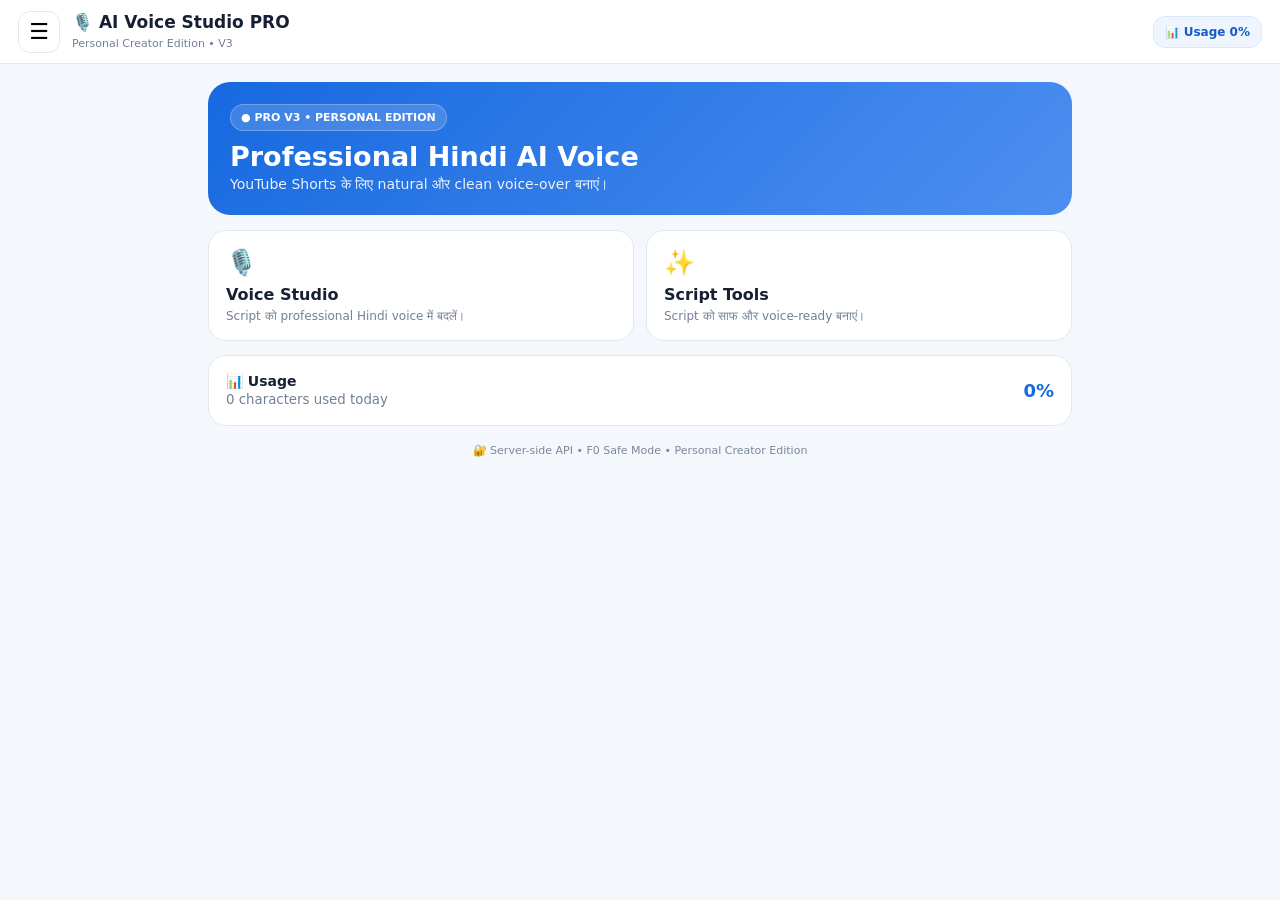
==== commit c5978dca: "Update index.html" ====
--- a/static/index.html
+++ b/static/index.html
@@ -173,21 +173,6 @@
 
       <!-- RECENT -->
 
-      <section class="card">
-
-        <div class="section-title">
-          🕘 <b>Recent Activity</b>
-        </div>
-
-        <div id="recent_history">
-
-          <p class="hint">
-            अभी कोई voice history नहीं है।
-          </p>
-
-        </div>
-
-      </section>
 
     </section>
 
@@ -288,13 +273,25 @@
 
         <select id="voice"></select>
 
-        <div id="voice_library" class="voice-list"></div>
-
-        <audio
-          id="preview_audio"
-          class="hidden"
-          controls
-        ></audio>
+       <div class="voice-select-row">
+
+  <select id="voice"></select>
+
+  <button
+    id="selected_voice_preview"
+    class="voice-select-preview"
+    type="button"
+  >
+    ▶
+  </button>
+
+</div>
+
+<audio
+  id="preview_audio"
+  class="hidden"
+  controls
+></audio>
 
       </div>
 
--- a/static/style.css
+++ b/static/style.css
@@ -9,13 +9,13 @@
   --muted:#718096;
   --border:#e3e8f0;
   --primary:#1769e0;
-  --primary-dark:#0f56bf;
   --soft:#eef5ff;
   --danger:#d93025;
   --success:#16833a;
 }
 
-html,body{
+html,
+body{
   margin:0;
   padding:0;
   background:var(--bg);
@@ -36,12 +36,6 @@
 
 button{
   cursor:pointer;
-}
-
-/* APP */
-
-.app{
-  min-height:100vh;
 }
 
 /* TOPBAR */
@@ -207,7 +201,7 @@
   font-size:14px;
 }
 
-/* DASHBOARD CARDS */
+/* DASHBOARD */
 
 .dashboard-grid{
   display:grid;
@@ -222,6 +216,10 @@
   border-radius:18px;
   padding:17px;
   text-align:left;
+}
+
+button.tool-card{
+  color:var(--text);
 }
 
 .tool-card h3{
@@ -269,7 +267,7 @@
 
 textarea{
   width:100%;
-  min-height:230px;
+  min-height:210px;
   resize:vertical;
   border:1px solid #cbd5e1;
   border-radius:15px;
@@ -314,33 +312,7 @@
   outline:none;
 }
 
-/* GRID */
-
-.grid{
-  display:grid;
-  grid-template-columns:1fr 1fr;
-  gap:14px;
-}
-
-label{
-  display:block;
-  font-weight:750;
-  margin:11px 0 7px;
-}
-
-/* PRESET */
-
-.preset-box{
-  display:flex;
-  gap:10px;
-  align-items:center;
-}
-
-.preset-box select{
-  flex:1;
-}
-
-/* AI CONTROLS */
+/* CONTROL LIST */
 
 .control-list{
   display:flex;
@@ -378,6 +350,7 @@
   width:48px;
   height:28px;
   flex:none;
+  margin:0;
 }
 
 .switch input{
@@ -411,19 +384,20 @@
   transform:translateX(20px);
 }
 
-/* VOICE LIBRARY */
+/* VOICE */
 
 .voice-list{
   display:grid;
   grid-template-columns:1fr 1fr;
   gap:10px;
+  margin-top:12px;
 }
 
 .voice-card{
   border:1px solid var(--border);
   background:#fff;
   border-radius:14px;
-  padding:13px;
+  padding:12px;
   display:flex;
   align-items:center;
   gap:10px;
@@ -443,7 +417,7 @@
   align-items:center;
   justify-content:center;
   background:#eef1f6;
-  font-size:20px;
+  font-size:19px;
 }
 
 .voice-info{
@@ -469,13 +443,13 @@
   border-radius:10px;
 }
 
-/* VOICE CONTROLS */
+/* VALUE CONTROLS */
 
 .value-control{
-  display:flex;
-  align-items:center;
-  justify-content:space-between;
-  gap:10px;
+  display:grid;
+  grid-template-columns:1fr 42px 70px 42px;
+  align-items:center;
+  gap:8px;
   margin:12px 0;
 }
 
@@ -490,7 +464,7 @@
 }
 
 .value-display{
-  min-width:70px;
+  min-width:60px;
   text-align:center;
   font-weight:850;
 }
@@ -501,11 +475,7 @@
   border-top:1px solid var(--border);
 }
 
-.hidden{
-  display:none !important;
-}
-
-/* VOICE BOOST */
+/* BOOST */
 
 .boost-grid{
   display:grid;
@@ -528,7 +498,7 @@
   color:var(--primary);
 }
 
-/* GENERATE */
+/* BUTTONS */
 
 .generate{
   width:100%;
@@ -546,8 +516,6 @@
   opacity:.6;
 }
 
-/* PREVIEW */
-
 .preview-btn{
   width:100%;
   border:1px solid #cfe0f8;
@@ -556,7 +524,7 @@
   border-radius:13px;
   padding:13px;
   font-weight:800;
-  margin-bottom:10px;
+  margin-top:8px;
 }
 
 /* STATUS */
@@ -600,10 +568,13 @@
 /* USAGE */
 
 .usage-card{
+  width:100%;
   display:flex;
   align-items:center;
   justify-content:space-between;
   gap:12px;
+  color:var(--text);
+  cursor:pointer;
 }
 
 .usage-info b{
@@ -619,6 +590,24 @@
   font-size:18px;
   font-weight:900;
   color:var(--primary);
+}
+
+/* USAGE BAR */
+
+.usage-bar{
+  height:10px;
+  background:#e8edf4;
+  border-radius:20px;
+  overflow:hidden;
+  margin:10px 0 16px;
+}
+
+.usage-fill{
+  height:100%;
+  width:0;
+  background:var(--primary);
+  border-radius:20px;
+  transition:width .25s ease;
 }
 
 /* MODAL */
@@ -666,23 +655,6 @@
   border-radius:10px;
 }
 
-/* USAGE BAR */
-
-.usage-bar{
-  height:10px;
-  background:#e8edf4;
-  border-radius:20px;
-  overflow:hidden;
-  margin:10px 0 16px;
-}
-
-.usage-fill{
-  height:100%;
-  width:0;
-  background:var(--primary);
-  border-radius:20px;
-}
-
 /* HISTORY */
 
 .history-item{
@@ -705,6 +677,12 @@
 
 .history-item small{
   color:var(--muted);
+}
+
+/* HIDDEN */
+
+.hidden{
+  display:none !important;
 }
 
 /* FOOTER */
@@ -724,6 +702,10 @@
     padding:0 12px;
   }
 
+  .brand strong{
+    font-size:15px;
+  }
+
   .usage-mini{
     font-size:11px;
     padding:7px 8px;
@@ -743,7 +725,6 @@
   }
 
   .dashboard-grid,
-  .grid,
   .voice-list{
     grid-template-columns:1fr;
   }
@@ -754,12 +735,12 @@
   }
 
   textarea{
-    min-height:210px;
+    min-height:205px;
     font-size:16px;
   }
 
-  .voice-card{
-    padding:12px;
+  .value-control{
+    grid-template-columns:1fr 42px 65px 42px;
   }
 
   .boost-grid{
@@ -769,4 +750,5 @@
   .modal-box{
     border-radius:20px 20px 0 0;
   }
-}
+
+}
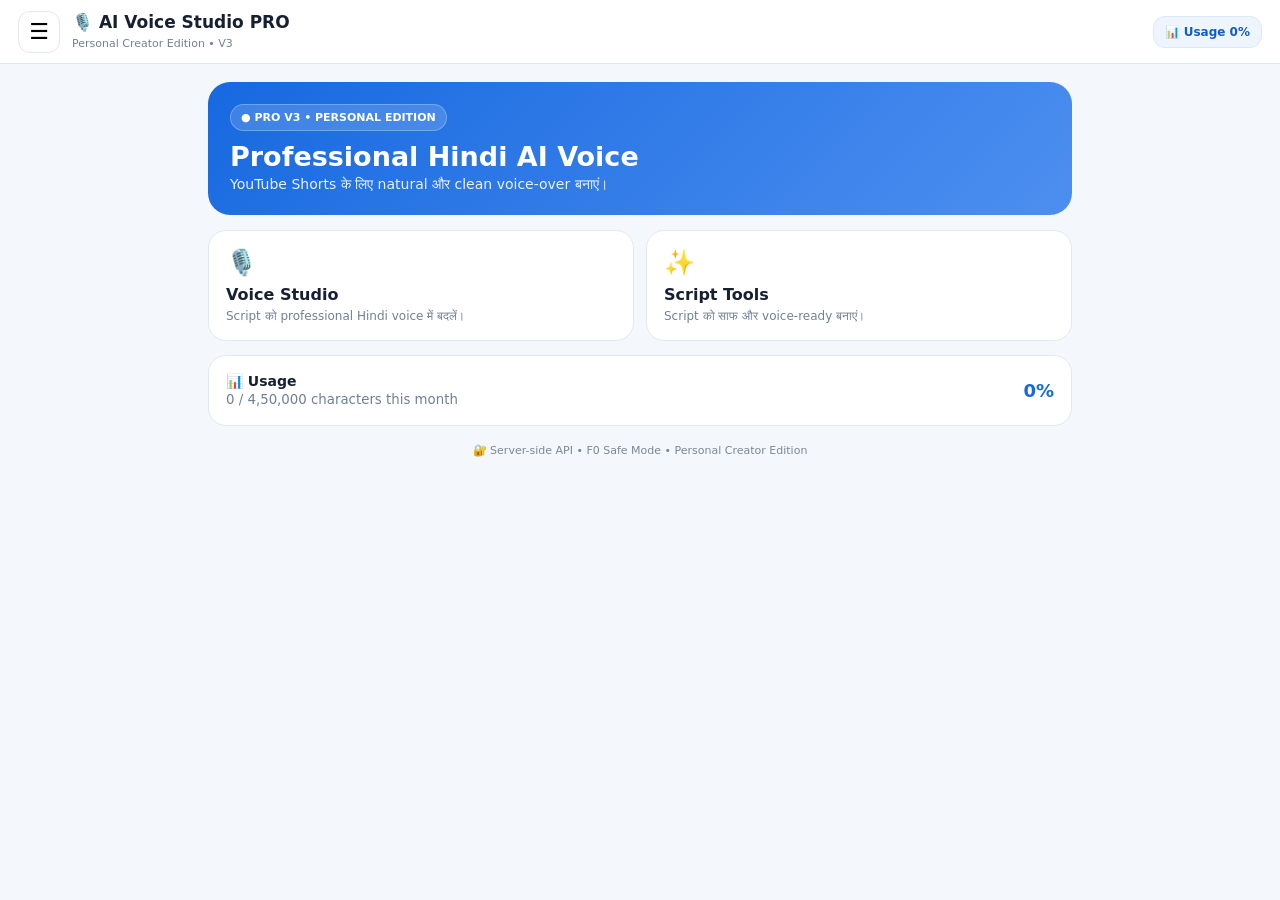
==== commit 91f0532c: "Update index.html" ====
--- a/static/index.html
+++ b/static/index.html
@@ -683,32 +683,244 @@
 
     <!-- SETTINGS -->
 
-    <section
-      id="settings_section"
-      class="hidden"
+<section
+  id="settings_section"
+  class="hidden"
+>
+
+  <div class="card settings-card">
+
+    <div class="section-title">
+      ⚙️ <b>Settings</b>
+    </div>
+
+    <p class="hint">
+      Voice Studio की default settings यहाँ बदलें।
+    </p>
+
+
+    <!-- DEFAULT VOICE -->
+
+    <div class="setting-item">
+
+      <label>
+        Default Voice
+      </label>
+
+      <select id="setting_voice">
+        <option value="arjun">Arjun — Male</option>
+      </select>
+
+    </div>
+
+
+    <!-- DEFAULT PRESET -->
+
+    <div class="setting-item">
+
+      <label>
+        Default Preset
+      </label>
+
+      <select id="setting_preset">
+
+        <option value="custom">⚙️ Custom</option>
+
+        <option value="viral_fact">🔥 Viral Fact</option>
+
+        <option value="news">📰 News</option>
+
+        <option value="mystery">😱 Mystery</option>
+
+        <option value="story">📖 Storytelling</option>
+
+        <option value="education">🎓 Education</option>
+
+        <option value="emotional">❤️ Emotional</option>
+
+        <option value="motivation">💪 Motivation</option>
+
+        <option value="funny">😂 Funny</option>
+
+      </select>
+
+    </div>
+
+
+    <!-- DEFAULT SPEED -->
+
+    <div class="setting-item">
+
+      <label>
+        Default Speed
+      </label>
+
+      <select id="setting_rate">
+
+        <option value="-10">-10%</option>
+        <option value="-5">-5%</option>
+        <option value="0" selected>0%</option>
+        <option value="5">+5%</option>
+        <option value="10">+10%</option>
+
+      </select>
+
+    </div>
+
+
+    <!-- DEFAULT PITCH -->
+
+    <div class="setting-item">
+
+      <label>
+        Default Pitch
+      </label>
+
+      <select id="setting_pitch">
+
+        <option value="-10">-10%</option>
+        <option value="-5">-5%</option>
+        <option value="0" selected>0%</option>
+        <option value="5">+5%</option>
+        <option value="10">+10%</option>
+
+      </select>
+
+    </div>
+
+
+    <!-- DEFAULT VOLUME -->
+
+    <div class="setting-item">
+
+      <label>
+        Default Volume
+      </label>
+
+      <select id="setting_volume">
+
+        <option value="-10">-10%</option>
+        <option value="-5">-5%</option>
+        <option value="0" selected>0%</option>
+        <option value="5">+5%</option>
+        <option value="10">+10%</option>
+
+      </select>
+
+    </div>
+
+
+    <!-- TOGGLES -->
+
+    <div class="setting-item toggle-setting">
+
+      <span>
+        <b>Auto Voice Director</b>
+        <small>Script के अनुसार delivery</small>
+      </span>
+
+      <label class="switch">
+
+        <input
+          id="setting_director"
+          type="checkbox"
+          checked
+        >
+
+        <i></i>
+
+      </label>
+
+    </div>
+
+
+    <div class="setting-item toggle-setting">
+
+      <span>
+        <b>Auto Emotion</b>
+        <small>Sentence mood के अनुसार</small>
+      </span>
+
+      <label class="switch">
+
+        <input
+          id="setting_emotion"
+          type="checkbox"
+          checked
+        >
+
+        <i></i>
+
+      </label>
+
+    </div>
+
+
+    <div class="setting-item toggle-setting">
+
+      <span>
+        <b>Natural Pause</b>
+        <small>Natural sentence pauses</small>
+      </span>
+
+      <label class="switch">
+
+        <input
+          id="setting_pause"
+          type="checkbox"
+          checked
+        >
+
+        <i></i>
+
+      </label>
+
+    </div>
+
+
+    <div class="setting-item toggle-setting">
+
+      <span>
+        <b>Smart Pronunciation</b>
+        <small>AI, YouTube, 5G, ₹ और %</small>
+      </span>
+
+      <label class="switch">
+
+        <input
+          id="setting_pronunciation"
+          type="checkbox"
+          checked
+        >
+
+        <i></i>
+
+      </label>
+
+    </div>
+
+
+    <button
+      id="save_settings"
+      class="generate settings-save"
     >
-
-      <div class="card">
-
-        <div class="section-title">
-          ⚙️ <b>Settings</b>
-        </div>
-
-        <p class="hint">
-          AI Voice Studio PRO V3
-        </p>
-
-        <p class="hint">
-          API key browser में नहीं आती। Azure key server-side सुरक्षित रहती है।
-        </p>
-
-        <p class="hint">
-          Personal Creator Edition
-        </p>
-
-      </div>
-
-    </section>
+      💾 Save Settings
+    </button>
+
+
+    <p
+      id="settings_status"
+      class="settings-status"
+    ></p>
+
+
+    <p class="hint">
+      Settings इसी device के browser में save रहेंगी।
+    </p>
+
+  </div>
+
+</section>
 
 
     <footer>
@@ -744,7 +956,7 @@
 
 
       <p>
-        Today's Characters
+       This Month's Characters
       </p>
 
       <div class="usage-bar">
--- a/static/style.css
+++ b/static/style.css
@@ -384,63 +384,38 @@
   transform:translateX(20px);
 }
 
-/* VOICE */
+/* COMPACT VOICE SELECT */
+
+.voice-select-row{
+  display:grid;
+  grid-template-columns:1fr 48px;
+  gap:8px;
+  align-items:center;
+}
+
+.voice-select-row select{
+  min-width:0;
+}
+
+.voice-select-preview{
+  width:48px;
+  height:48px;
+  border:1px solid #cfe0f8;
+  background:var(--soft);
+  color:var(--primary);
+  border-radius:12px;
+  font-size:20px;
+  font-weight:900;
+}
+
+.voice-select-preview:active{
+  transform:scale(.97);
+}
+
+/* OLD VOICE CARDS HIDDEN */
 
 .voice-list{
-  display:grid;
-  grid-template-columns:1fr 1fr;
-  gap:10px;
-  margin-top:12px;
-}
-
-.voice-card{
-  border:1px solid var(--border);
-  background:#fff;
-  border-radius:14px;
-  padding:12px;
-  display:flex;
-  align-items:center;
-  gap:10px;
-  cursor:pointer;
-}
-
-.voice-card.selected{
-  border-color:var(--primary);
-  background:var(--soft);
-}
-
-.voice-avatar{
-  width:40px;
-  height:40px;
-  border-radius:12px;
-  display:flex;
-  align-items:center;
-  justify-content:center;
-  background:#eef1f6;
-  font-size:19px;
-}
-
-.voice-info{
-  flex:1;
-}
-
-.voice-info b{
-  display:block;
-  font-size:14px;
-}
-
-.voice-info small{
-  color:var(--muted);
-  font-size:11px;
-}
-
-.voice-preview{
-  border:0;
-  background:#eef4ff;
-  color:var(--primary);
-  width:34px;
-  height:34px;
-  border-radius:10px;
+  display:none !important;
 }
 
 /* VALUE CONTROLS */
@@ -752,3 +727,67 @@
   }
 
 }
+/* =========================
+   SETTINGS
+========================= */
+
+.settings-card{
+  margin-bottom:20px;
+}
+
+.setting-item{
+  margin:14px 0;
+}
+
+.setting-item label{
+  display:block;
+  font-size:13px;
+  font-weight:800;
+  margin-bottom:7px;
+}
+
+.setting-item select{
+  width:100%;
+}
+
+.toggle-setting{
+  display:flex;
+  align-items:center;
+  justify-content:space-between;
+  gap:12px;
+  padding:12px 0;
+  border-bottom:1px solid #edf0f4;
+}
+
+.toggle-setting:last-of-type{
+  border-bottom:0;
+}
+
+.toggle-setting span{
+  flex:1;
+}
+
+.toggle-setting b{
+  display:block;
+  font-size:13px;
+}
+
+.toggle-setting small{
+  display:block;
+  color:var(--muted);
+  font-size:11px;
+  margin-top:3px;
+}
+
+.settings-save{
+  margin-top:15px;
+}
+
+.settings-status{
+  min-height:20px;
+  text-align:center;
+  color:var(--success);
+  font-size:13px;
+  font-weight:800;
+  margin:8px 0 0;
+}
